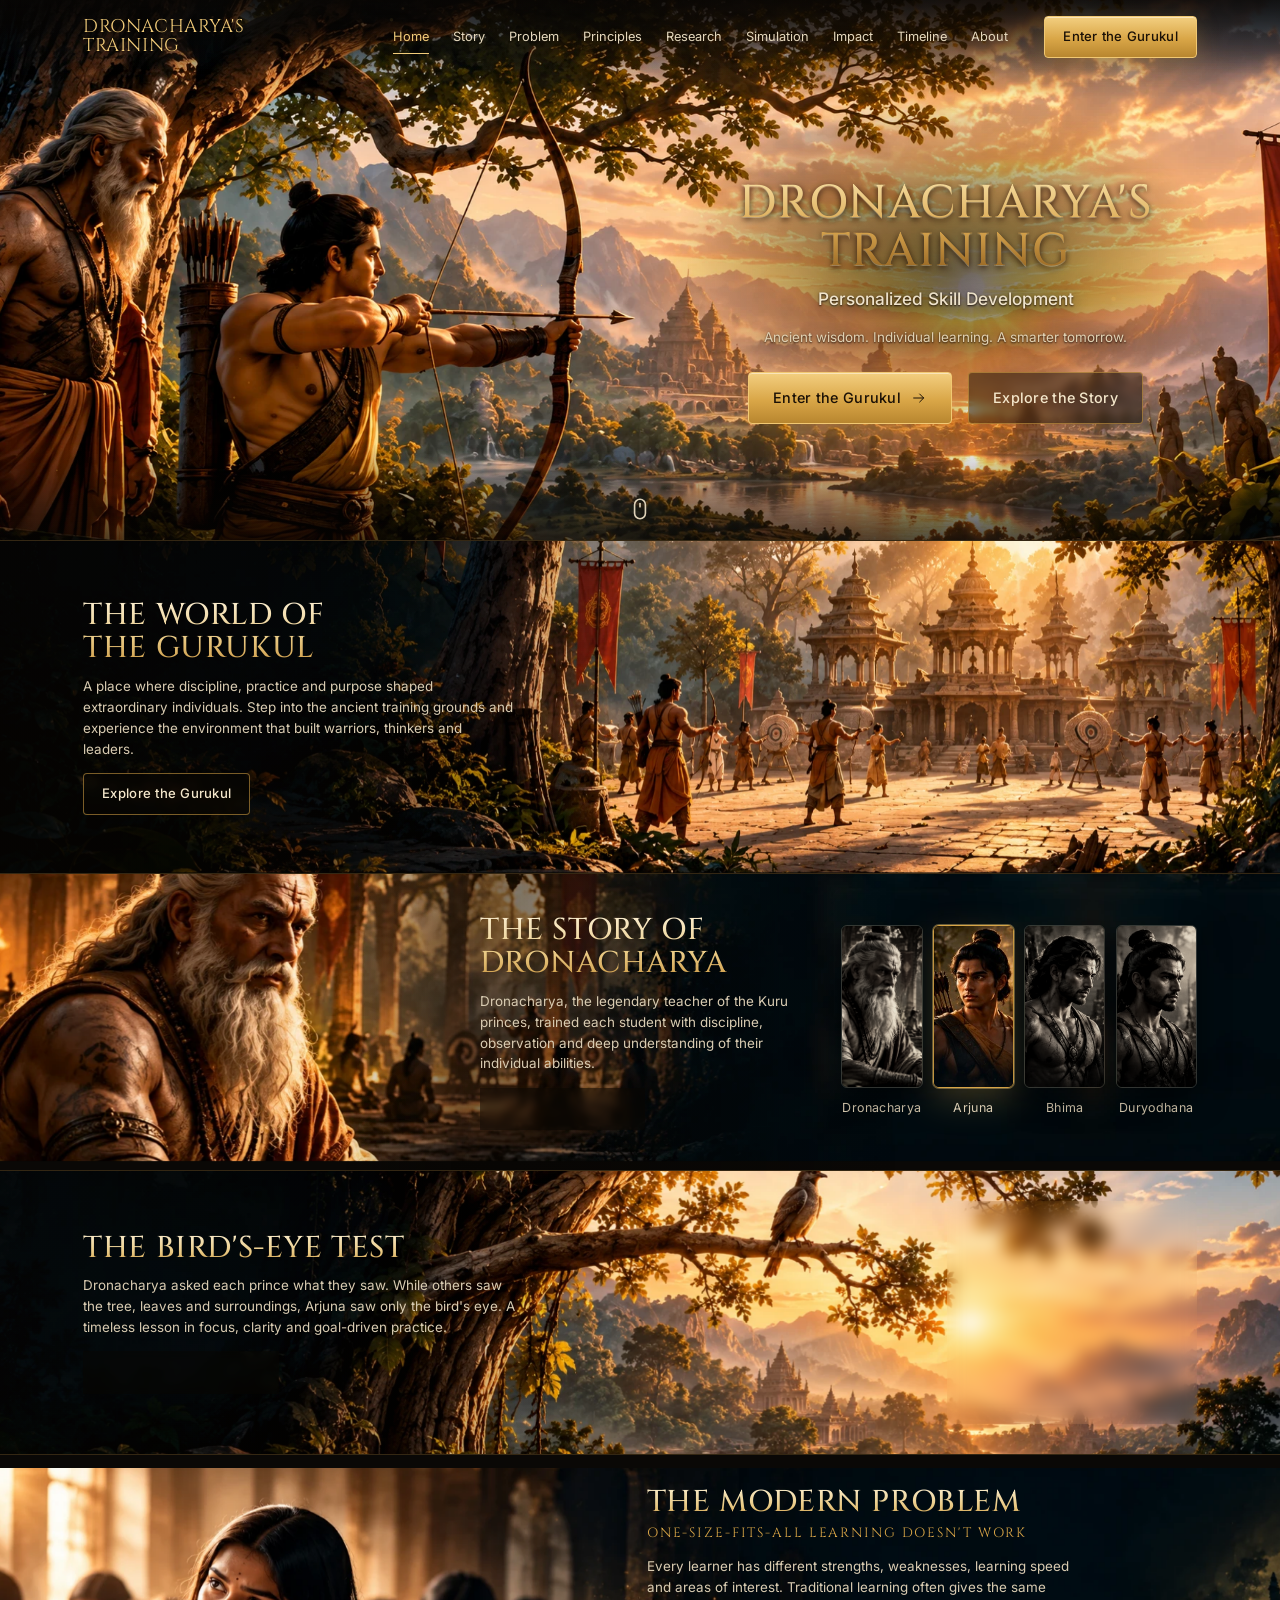
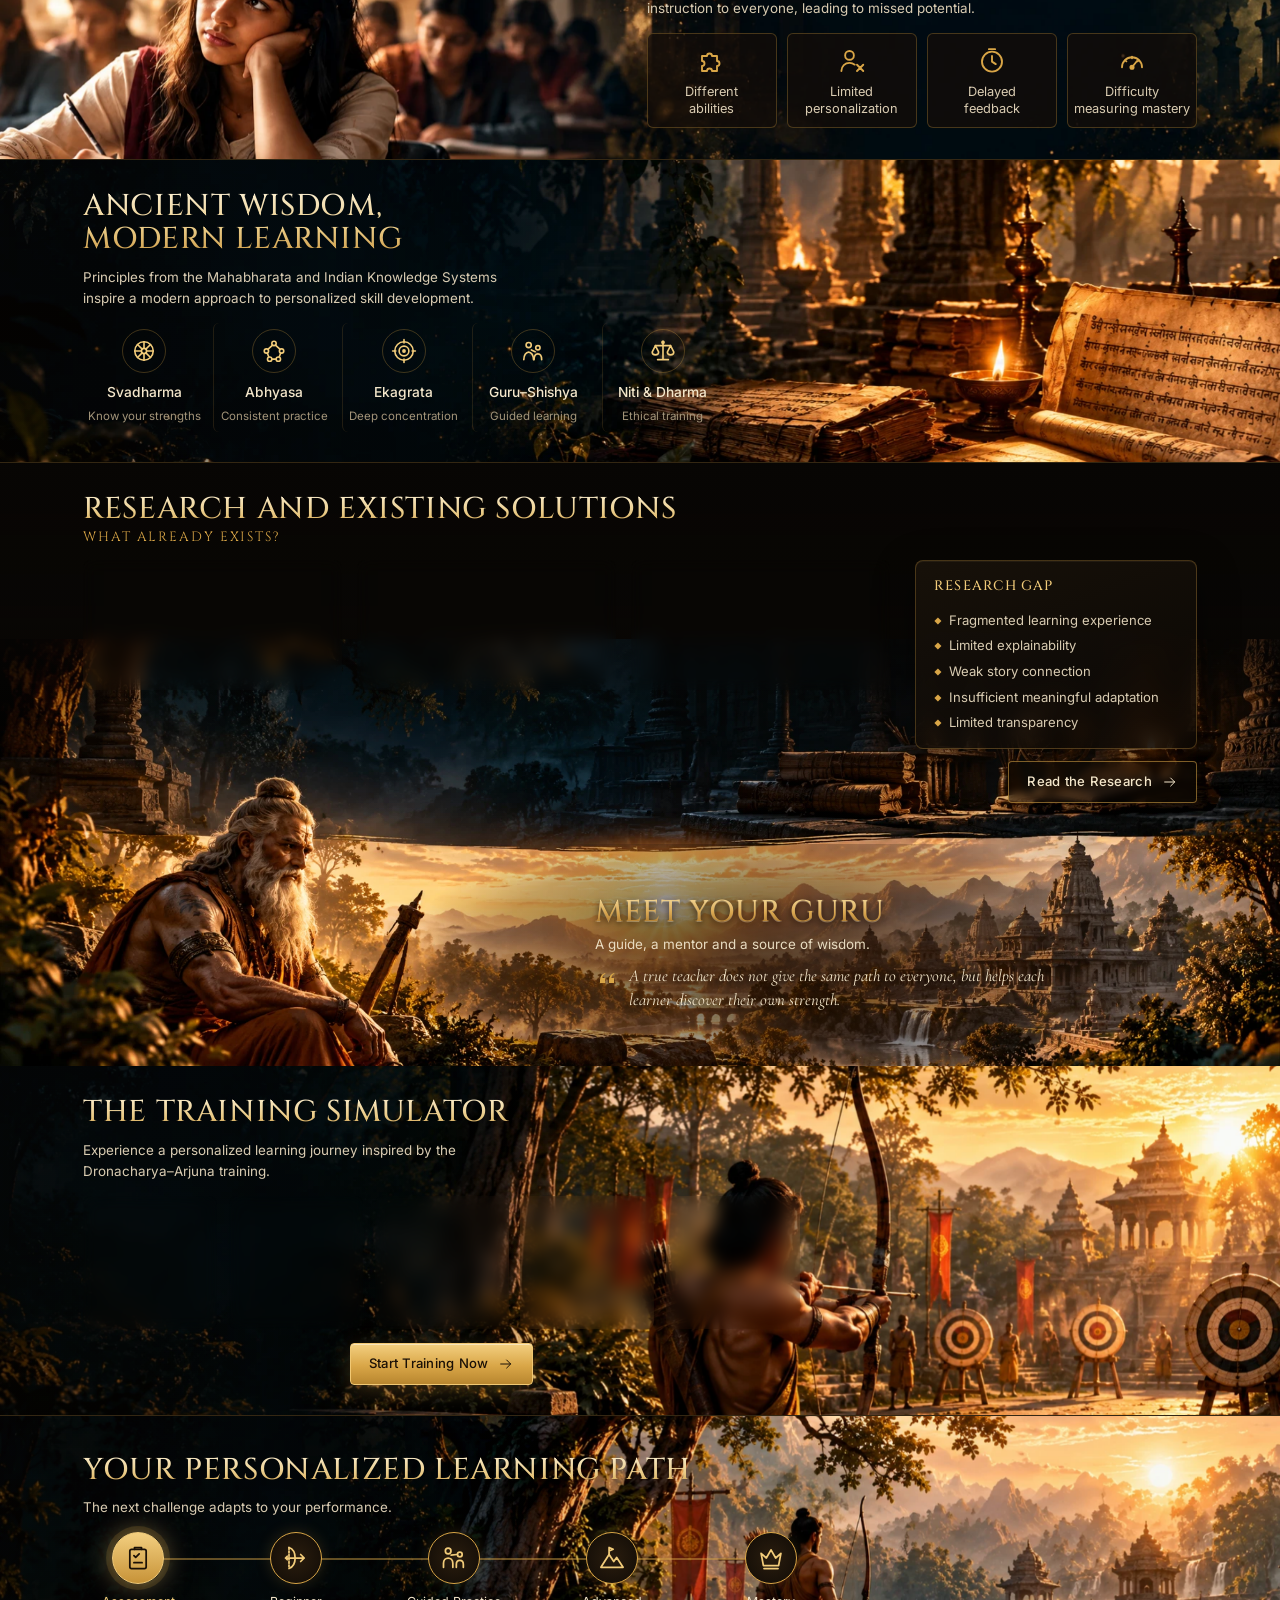
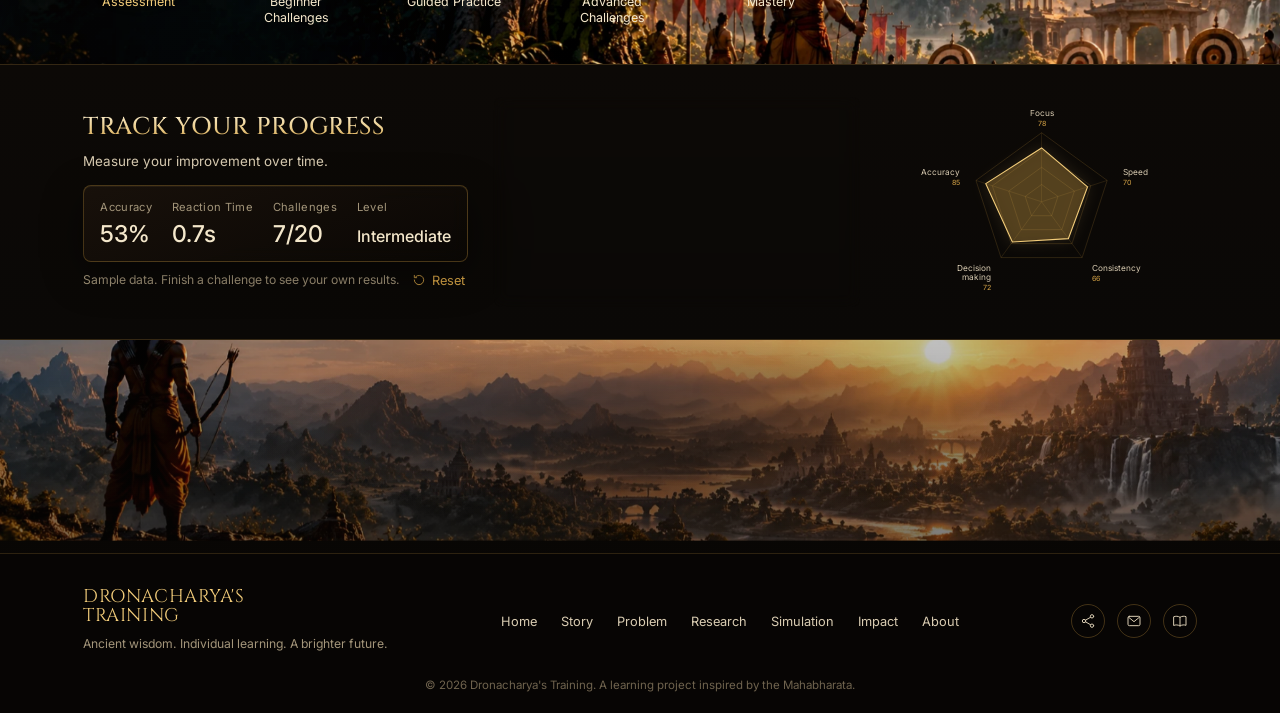
==== index.html @ bdcd05a9 "Dronacharya's Training: complete static website Three pages: the home page (banner layout with the t" ====
<!DOCTYPE html>
<html lang="en">
<head>
  <meta charset="UTF-8">
  <meta name="viewport" content="width=device-width, initial-scale=1.0">
  <title>Dronacharya's Training — Personalized Skill Development</title>
  <meta name="description" content="Ancient wisdom, individual learning. A personalized skill-development simulator inspired by Dronacharya's gurukul.">
  <link rel="icon" type="image/svg+xml" href="assets/favicon.svg">
  <link rel="preconnect" href="https://fonts.googleapis.com">
  <link rel="preconnect" href="https://fonts.gstatic.com" crossorigin>
  <link href="https://fonts.googleapis.com/css2?family=Cinzel:wght@400;500;600;700&family=Cormorant+Garamond:ital,wght@0,500;1,500;1,600&family=Inter:wght@300;400;500;600&family=Tiro+Devanagari+Sanskrit&display=swap" rel="stylesheet">
  <link rel="stylesheet" href="css/style.css">
  <link rel="stylesheet" href="css/home.css">
</head>
<body data-page="home">
  <div class="scroll-progress" aria-hidden="true"></div>

  <!-- ============ NAV ============ -->
  <header class="nav" id="nav">
    <div class="nav-inner">
      <a href="#home" class="brand" aria-label="Dronacharya's Training — home">
        <span class="brand-text"><span>Dronacharya's</span><span class="brand-sub">Training</span></span>
      </a>
      <nav class="nav-links" id="navLinks" aria-label="Primary">
        <a href="#home" data-spy="home">Home</a>
        <a href="#story" data-spy="story">Story</a>
        <a href="#problem" data-spy="problem">Problem</a>
        <a href="#principles" data-spy="principles">Principles</a>
        <a href="#research" data-spy="research">Research</a>
        <a href="#simulator" data-spy="simulator">Simulation</a>
        <a href="#impact" data-spy="impact">Impact</a>
        <a href="parvas.html">Timeline</a>
        <a href="#" data-modal="about">About</a>
        <a href="gurukul.html" class="btn btn-gold btn-sm nav-cta-mobile">Enter the Gurukul</a>
      </nav>
      <a href="gurukul.html" class="btn btn-gold btn-sm nav-cta">Enter the Gurukul</a>
      <button class="nav-toggle" id="navToggle" aria-label="Open menu" aria-expanded="false"><span></span><span></span><span></span></button>
    </div>
  </header>

  <main>
    <!-- 1 · HERO -->
    <section class="bn bn-hero" id="home">
      <div class="bn-bg" data-parallax="0.08" style="background-image:url(assets/img/home/hero.webp)"></div>
      <div class="bn-shade hero-glow"></div>
      <canvas class="embers" aria-hidden="true"></canvas>
      <div class="bn-inner bn-right">
        <div class="bn-copy center-copy">
          <h1 class="hero-title" data-reveal="fade"><span class="line">Dronacharya's</span><span class="line">Training</span></h1>
          <p class="hero-sub" data-reveal style="--d:.25s">Personalized Skill Development</p>
          <p class="hero-tag" data-reveal style="--d:.4s">Ancient wisdom. Individual learning. A smarter tomorrow.</p>
          <div class="btn-row" data-reveal style="--d:.55s">
            <a href="gurukul.html" class="btn btn-gold">Enter the Gurukul <svg class="ic"><use href="#i-arrow"/></svg></a>
            <a href="#story" class="btn btn-outline">Explore the Story</a>
          </div>
        </div>
      </div>
      <a href="#gurukul-world" class="scroll-cue" aria-label="Scroll down"><svg><use href="#i-mouse"/></svg></a>
    </section>

    <!-- 2 · WORLD OF THE GURUKUL -->
    <section class="bn bn-world" id="gurukul-world">
      <div class="bn-bg" data-parallax="0.08" style="background-image:url(assets/img/home/world.webp)"></div>
      <div class="bn-shade left"></div>
      <div class="bn-inner">
        <div class="bn-copy">
          <h2 class="title" data-reveal="left">The World of<br>the Gurukul</h2>
          <p data-reveal style="--d:.12s">A place where discipline, practice and purpose shaped extraordinary individuals. Step into the ancient training grounds and experience the environment that built warriors, thinkers and leaders.</p>
          <a href="gurukul.html" class="btn btn-outline btn-sm" data-reveal style="--d:.24s">Explore the Gurukul</a>
        </div>
      </div>
    </section>

    <!-- 3 · STORY OF DRONACHARYA -->
    <section class="bn bn-story" id="story">
      <div class="bn-bg" data-parallax="0.08" style="background-image:url(assets/img/home/story.webp)"></div>
      <div class="bn-shade-story"></div>
      <div class="bn-inner story-row">
        <div class="bn-copy">
          <h2 class="title" data-reveal>The Story of<br>Dronacharya</h2>
          <p data-reveal style="--d:.12s">Dronacharya, the legendary teacher of the Kuru princes, trained each student with discipline, observation and deep understanding of their individual abilities.</p>
          <button class="btn btn-outline btn-sm" data-modal="story" data-reveal style="--d:.24s">Know the Story <svg class="ic"><use href="#i-arrow"/></svg></button>
        </div>
        <div class="char-row">
          <button class="char-card" data-modal="char-drona" data-reveal="zoom" style="--d:.1s"><img class="char-img" src="assets/img/home/card-drona.jpg" alt=""><span class="char-name">Dronacharya</span></button>
          <button class="char-card featured" data-modal="char-arjuna" data-reveal="zoom" style="--d:.2s"><img class="char-img" src="assets/img/home/card-arjuna.jpg" alt=""><span class="char-name">Arjuna</span></button>
          <button class="char-card" data-modal="char-bhima" data-reveal="zoom" style="--d:.3s"><img class="char-img" src="assets/img/home/card-bhima.jpg" alt=""><span class="char-name">Bhima</span></button>
          <button class="char-card" data-modal="char-duryodhana" data-reveal="zoom" style="--d:.4s"><img class="char-img" src="assets/img/home/card-duryodhana.jpg" alt=""><span class="char-name">Duryodhana</span></button>
        </div>
      </div>
    </section>

    <!-- 4 · BIRD'S-EYE TEST -->
    <section class="bn bn-birds" id="birds-eye">
      <div class="bn-bg" data-parallax="0.08" style="background-image:url(assets/img/home/birds.webp)"></div>
      <div class="bn-shade left soft"></div>
      <div class="bn-inner birds-row">
        <div class="bn-copy">
          <h2 class="title" data-reveal="left">The Bird's-Eye Test</h2>
          <p data-reveal style="--d:.12s">Dronacharya asked each prince what they saw. While others saw the tree, leaves and surroundings, Arjuna saw only the bird's eye. A timeless lesson in focus, clarity and goal-driven practice.</p>
          <button class="btn btn-outline btn-sm" data-arena="focus" data-reveal style="--d:.24s">Experience the Test <svg class="ic"><use href="#i-arrow"/></svg></button>
        </div>
        <form class="quiz-card glass" id="birdQuiz" data-reveal="right" style="--d:.2s">
          <h4>What do you see?</h4>
          <label class="opt"><input type="radio" name="see" value="tree"><span class="dot"></span>The tree</label>
          <label class="opt"><input type="radio" name="see" value="leaves"><span class="dot"></span>The leaves</label>
          <label class="opt"><input type="radio" name="see" value="bird"><span class="dot"></span>The bird</label>
          <label class="opt"><input type="radio" name="see" value="eye"><span class="dot"></span>Only the bird's eye</label>
          <button type="submit" class="btn btn-gold btn-sm btn-block">Reveal Answer</button>
          <div class="quiz-result" id="quizResult" aria-live="polite"></div>
        </form>
      </div>
    </section>

    <!-- 5 · MODERN PROBLEM -->
    <section class="bn bn-problem" id="problem">
      <div class="bn-bg" data-parallax="0.08" style="background-image:url(assets/img/home/problem.webp)"></div>
      <div class="bn-inner bn-right">
        <div class="bn-copy wide">
          <h2 class="title" data-reveal>The Modern Problem</h2>
          <p class="eyebrow" data-reveal style="--d:.08s">One-size-fits-all learning doesn't work</p>
          <p data-reveal style="--d:.16s">Every learner has different strengths, weaknesses, learning speed and areas of interest. Traditional learning often gives the same instruction to everyone, leading to missed potential.</p>
          <div class="mini-cards">
            <button class="mini-card" data-modal="problem-abilities" data-reveal style="--d:.1s"><svg><use href="#i-puzzle"/></svg><span>Different<br>abilities</span></button>
            <button class="mini-card" data-modal="problem-personal" data-reveal style="--d:.2s"><svg><use href="#i-user-x"/></svg><span>Limited<br>personalization</span></button>
            <button class="mini-card" data-modal="problem-feedback" data-reveal style="--d:.3s"><svg><use href="#i-clock"/></svg><span>Delayed<br>feedback</span></button>
            <button class="mini-card" data-modal="problem-difficulty" data-reveal style="--d:.4s"><svg><use href="#i-gauge"/></svg><span>Difficulty<br>measuring mastery</span></button>
          </div>
        </div>
      </div>
    </section>

    <!-- 6 · ANCIENT WISDOM, MODERN LEARNING -->
    <section class="bn bn-principles" id="principles">
      <div class="bn-bg" data-parallax="0.08" style="background-image:url(assets/img/home/principles.webp)"></div>
      <div class="bn-shade left soft"></div>
      <div class="bn-inner">
        <div class="bn-copy wide">
          <h2 class="title" data-reveal="left">Ancient Wisdom,<br>Modern Learning</h2>
          <p data-reveal style="--d:.12s">Principles from the Mahabharata and Indian Knowledge Systems inspire a modern approach to personalized skill development.</p>
          <div class="principle-row">
            <button class="principle" data-modal="p-svadharma" data-reveal style="--d:.05s"><span class="p-ic"><svg><use href="#i-wheel"/></svg></span><strong>Svadharma</strong><small>Know your strengths</small></button>
            <button class="principle" data-modal="p-abhyasa" data-reveal style="--d:.12s"><span class="p-ic"><svg><use href="#i-network"/></svg></span><strong>Abhyasa</strong><small>Consistent practice</small></button>
            <button class="principle" data-modal="p-ekagrata" data-reveal style="--d:.19s"><span class="p-ic"><svg><use href="#i-focus"/></svg></span><strong>Ekagrata</strong><small>Deep concentration</small></button>
            <button class="principle" data-modal="p-guru" data-reveal style="--d:.26s"><span class="p-ic"><svg><use href="#i-guru"/></svg></span><strong>Guru–Shishya</strong><small>Guided learning</small></button>
            <button class="principle" data-modal="p-niti" data-reveal style="--d:.33s"><span class="p-ic"><svg><use href="#i-scales"/></svg></span><strong>Niti &amp; Dharma</strong><small>Ethical training</small></button>
          </div>
        </div>
      </div>
    </section>

    <!-- 7–8 · RESEARCH + MEET YOUR GURU share one artwork (torn edge between them) -->
    <div class="rg-wrap">
    <div class="rg-bg" aria-hidden="true"></div>
    <section class="bn bn-research" id="research">
      <div class="bn-shade research-shade"></div>
      <div class="bn-inner">
        <div class="research-wrap">
          <h2 class="title" data-reveal>Research and Existing Solutions</h2>
          <p class="eyebrow" data-reveal style="--d:.08s">What already exists?</p>
          <div class="research-grid">
            <div class="research-cards">
              <button class="r-card glass" data-modal="r-platforms" data-reveal style="--d:.1s">
                <span class="r-ic"><svg><use href="#i-laptop"/></svg></span>
                <span class="r-body"><strong>Personalized Learning Platforms</strong><small>Examples: Khan Academy, Duolingo</small></span>
              </button>
              <button class="r-card glass" data-modal="r-its" data-reveal style="--d:.2s">
                <span class="r-ic"><svg><use href="#i-brain"/></svg></span>
                <span class="r-body"><strong>Intelligent Tutoring Systems</strong><small>Model learner knowledge and provide targeted feedback</small></span>
              </button>
              <button class="r-card glass" data-modal="r-sim" data-reveal style="--d:.3s">
                <span class="r-ic"><svg><use href="#i-vr"/></svg></span>
                <span class="r-body"><strong>Simulation-based Training</strong><small>Interactive environments with performance feedback</small></span>
              </button>
            </div>
            <div class="gap-col" data-reveal="right" style="--d:.25s">
              <aside class="gap-card glass">
                <h4>Research Gap</h4>
                <ul>
                  <li>Fragmented learning experience</li>
                  <li>Limited explainability</li>
                  <li>Weak story connection</li>
                  <li>Insufficient meaningful adaptation</li>
                  <li>Limited transparency</li>
                </ul>
              </aside>
              <button class="btn btn-outline btn-sm" data-modal="research">Read the Research <svg class="ic"><use href="#i-arrow"/></svg></button>
            </div>
          </div>
        </div>
      </div>
    </section>

    <!-- 8 · MEET YOUR GURU -->
    <section class="bn bn-guru" id="guru">
      <div class="bn-shade guru-shade"></div>
      <div class="bn-inner bn-right">
        <div class="bn-copy">
          <h2 class="title" data-reveal="right">Meet Your Guru</h2>
          <p data-reveal style="--d:.1s">A guide, a mentor and a source of wisdom.</p>
          <a href="gurukul.html#meet-guru" class="guru-quote" data-reveal style="--d:.2s"><svg class="q"><use href="#i-quote"/></svg>A true teacher does not give the same path to everyone, but helps each learner discover their own strength.</a>
        </div>
      </div>
    </section>

    </div>

    <!-- 9 · TRAINING SIMULATOR -->
    <section class="bn bn-sim" id="simulator">
      <div class="bn-bg" data-parallax="0.08" style="background-image:url(assets/img/home/simulator.webp)"></div>
      <div class="bn-shade left soft"></div>
      <div class="bn-inner">
        <div class="bn-copy sim-copy">
          <h2 class="title" data-reveal>The Training Simulator</h2>
          <p data-reveal style="--d:.1s">Experience a personalized learning journey inspired by the Dronacharya–Arjuna training.</p>
          <div class="sim-steps">
            <button class="sim-step glass" data-modal="step-assess" data-reveal style="--d:.05s"><svg><use href="#i-assess"/></svg><strong>1. Assessment</strong><small>Identify your skill level</small></button>
            <button class="sim-step glass" data-modal="step-path" data-reveal style="--d:.12s"><svg><use href="#i-compass"/></svg><strong>2. Personalized Path</strong><small>Challenges based on your performance</small></button>
            <button class="sim-step glass" data-modal="step-train" data-reveal style="--d:.19s"><svg><use href="#i-target"/></svg><strong>3. Interactive Training</strong><small>Archery and focus tasks</small></button>
            <button class="sim-step glass" data-modal="step-feedback" data-reveal style="--d:.26s"><svg><use href="#i-feedback"/></svg><strong>4. Instant Feedback</strong><small>Know your mistakes</small></button>
            <button class="sim-step glass" data-modal="step-track" data-reveal style="--d:.33s"><svg><use href="#i-podium"/></svg><strong>5. Progress Tracking</strong><small>See your growth</small></button>
          </div>
          <div class="center" data-reveal style="--d:.35s"><button class="btn btn-gold btn-sm" data-arena="assessment">Start Training Now <svg class="ic"><use href="#i-arrow"/></svg></button></div>
        </div>
      </div>
    </section>

    <!-- 10 · LEARNING PATH -->
    <section class="bn bn-path" id="path">
      <div class="bn-bg" data-parallax="0.08" style="background-image:url(assets/img/home/path.webp)"></div>
      <div class="bn-shade left soft"></div>
      <div class="bn-inner">
        <div class="bn-copy path-copy">
          <h2 class="title" data-reveal>Your Personalized Learning Path</h2>
          <p data-reveal style="--d:.1s">The next challenge adapts to your performance.</p>
          <div class="path-track" data-reveal style="--d:.2s">
            <div class="path-line"><div class="path-fill" id="pathFill"></div></div>
            <button class="path-node" data-stage="0"><span class="pn-ic"><svg><use href="#i-clipboard"/></svg></span><span class="pn-label">Assessment</span></button>
            <button class="path-node" data-stage="1"><span class="pn-ic"><svg><use href="#i-bow"/></svg></span><span class="pn-label">Beginner<br>Challenges</span></button>
            <button class="path-node" data-stage="2"><span class="pn-ic"><svg><use href="#i-guide"/></svg></span><span class="pn-label">Guided Practice</span></button>
            <button class="path-node" data-stage="3"><span class="pn-ic"><svg><use href="#i-mountain"/></svg></span><span class="pn-label">Advanced<br>Challenges</span></button>
            <button class="path-node" data-stage="4"><span class="pn-ic"><svg><use href="#i-crown"/></svg></span><span class="pn-label">Mastery</span></button>
          </div>
          <div class="path-detail glass" id="pathDetail" aria-live="polite"></div>
        </div>
      </div>
    </section>

    <!-- 11 · TRACK YOUR PROGRESS -->
    <section class="bn bn-progress" id="progress">
      <div class="bn-inner progress-grid">
        <div class="prog-left">
          <h2 class="title" data-reveal>Track Your Progress</h2>
          <p data-reveal style="--d:.08s">Measure your improvement over time.</p>
          <div class="stat-panel glass" data-reveal style="--d:.16s">
            <div class="stat"><span class="stat-label">Accuracy</span><span class="stat-val" id="stAcc">85%</span></div>
            <div class="stat"><span class="stat-label">Reaction Time</span><span class="stat-val" id="stReact">1.2s</span></div>
            <div class="stat"><span class="stat-label">Challenges</span><span class="stat-val" id="stChal">12/20</span></div>
            <div class="stat"><span class="stat-label">Level</span><span class="stat-val small" id="stLevel">Intermediate</span></div>
          </div>
          <div class="prog-note" data-reveal style="--d:.22s"><span id="progSource">Sample data. Finish a challenge to see your own results.</span> <button class="link-btn" id="resetProgress"><svg><use href="#i-reset"/></svg>Reset</button></div>
        </div>
        <div class="chart-card glass" data-reveal style="--d:.15s">
          <h4>Performance over time</h4>
          <svg id="lineChart" viewBox="0 0 420 210" role="img" aria-label="Performance over time chart"></svg>
        </div>
        <div class="radar-card" data-reveal="zoom" style="--d:.25s">
          <svg id="radarChart" viewBox="0 0 320 280" role="img" aria-label="Skill radar chart"></svg>
        </div>
      </div>
    </section>

    <!-- 12 · IMPACT -->
    <section class="bn bn-impact" id="impact">
      <div class="bn-bg" data-parallax="0.08" style="background-image:url(assets/img/home/impact.webp)"></div>
      <div class="bn-shade impact-shade"></div>
      <div class="bn-inner center">
        <h2 class="title sm" data-reveal>A More Personalized Tomorrow</h2>
        <p data-reveal style="--d:.1s">Inspired by ancient wisdom. Designed for modern learners.</p>
        <div class="impact-row">
          <button class="impact-item" data-modal="impact-effective" data-reveal style="--d:.1s"><span class="medal"><svg><use href="#i-spark"/></svg></span><span>More effective<br>learning</span></button>
          <button class="impact-item" data-modal="impact-engagement" data-reveal style="--d:.2s"><span class="medal"><svg><use href="#i-heart"/></svg></span><span>Higher engagement</span></button>
          <button class="impact-item" data-modal="impact-growth" data-reveal style="--d:.3s"><span class="medal"><svg><use href="#i-growth"/></svg></span><span>Measurable growth</span></button>
          <button class="impact-item" data-modal="impact-ethical" data-reveal style="--d:.4s"><span class="medal"><svg><use href="#i-shield"/></svg></span><span>Ethical and responsible<br>use of technology</span></button>
        </div>
      </div>
    </section>
  </main>

  <!-- ============ FOOTER ============ -->
  <footer class="footer home-footer" id="about">
    <div class="bn-inner footer-inner">
      <div class="footer-brand">
        <a href="#home" class="brand"><span class="brand-text"><span>Dronacharya's</span><span class="brand-sub">Training</span></span></a>
        <p>Ancient wisdom. Individual learning. A brighter future.</p>
      </div>
      <nav class="footer-links" aria-label="Footer">
        <a href="#home">Home</a><a href="#story">Story</a><a href="#problem">Problem</a><a href="#research">Research</a><a href="#simulator">Simulation</a><a href="#impact">Impact</a><a href="#" data-modal="about">About</a>
      </nav>
      <div class="socials">
        <button data-share aria-label="Share this page"><svg><use href="#i-share"/></svg></button>
        <button data-modal="contact" aria-label="Contact"><svg><use href="#i-mail"/></svg></button>
        <a href="parvas.html" aria-label="Mahabharata timeline"><svg><use href="#i-book"/></svg></a>
      </div>
    </div>
    <p class="copyright">© <span id="year"></span> Dronacharya's Training. A learning project inspired by the Mahabharata.</p>
  </footer>

  <div class="toast" id="toast" role="status" aria-live="polite"></div>

  <script src="js/icons.js"></script>
  <script src="js/arena.js"></script>
  <script src="js/main.js"></script>
</body>
</html>
---- css/style.css ----
/* =========================================================
   Dronacharya's Training — styles
   ========================================================= */
:root {
  --bg: #0a0806;
  --bg-2: #120d08;
  --panel: rgba(16, 11, 7, 0.72);
  --panel-solid: #15100a;
  --line: rgba(217, 166, 71, 0.28);
  --line-strong: rgba(217, 166, 71, 0.55);
  --gold: #d9a647;
  --gold-2: #f2cc7a;
  --gold-3: #a8782c;
  --cream: #f4e7cb;
  --text: #d9ccb2;
  --muted: #a3957a;
  --red: #8f2b1c;
  --serif: 'Cinzel', 'Trajan Pro', Georgia, serif;
  --body: 'Inter', system-ui, -apple-system, 'Segoe UI', sans-serif;
  --quote: 'Cormorant Garamond', Georgia, serif;
  --deva: 'Tiro Devanagari Sanskrit', 'Noto Serif Devanagari', serif;
  --ease: cubic-bezier(.2, .7, .2, 1);
  --nav-h: 74px;
  color-scheme: dark;
}

*, *::before, *::after { box-sizing: border-box; }
html { scroll-behavior: smooth; scroll-padding-top: calc(var(--nav-h) - 4px); }
body {
  margin: 0;
  background: var(--bg);
  color: var(--text);
  font-family: var(--body);
  font-size: 15px;
  line-height: 1.65;
  -webkit-font-smoothing: antialiased;
  overflow-x: hidden;
}
body.locked { overflow: hidden; }
img { max-width: 100%; display: block; }
a { color: inherit; text-decoration: none; }
button { font: inherit; color: inherit; background: none; border: 0; cursor: pointer; padding: 0; }
svg { flex-shrink: 0; }
:focus-visible { outline: 2px solid var(--gold-2); outline-offset: 3px; border-radius: 4px; }
::selection { background: rgba(217, 166, 71, .35); color: #fff; }

.container { width: min(1200px, 100% - 64px); margin-inline: auto; position: relative; z-index: 3; }
.center { text-align: center; }

/* ---------- type ---------- */
.title {
  font-family: var(--serif);
  font-weight: 500;
  font-size: clamp(1.9rem, 3.2vw, 2.75rem);
  line-height: 1.12;
  letter-spacing: .02em;
  text-transform: uppercase;
  margin: 0 0 18px;
  color: var(--cream);
  background: linear-gradient(180deg, #fbefd2 0%, #e9c983 60%, #c9953f 100%);
  -webkit-background-clip: text; background-clip: text;
  -webkit-text-fill-color: transparent;
  text-shadow: none;
  filter: drop-shadow(0 2px 14px rgba(0, 0, 0, .55));
}
.title.sm { font-size: clamp(1.4rem, 2.3vw, 1.9rem); }
.eyebrow {
  font-family: var(--serif);
  color: var(--gold);
  text-transform: uppercase;
  letter-spacing: .14em;
  font-size: .78rem;
  margin: -8px 0 16px;
}
p { margin: 0 0 22px; max-width: 54ch; color: var(--text); }
.section p { text-shadow: 0 1px 10px rgba(0, 0, 0, .6); }

/* ---------- buttons ---------- */
.btn {
  display: inline-flex; align-items: center; gap: 10px;
  padding: 13px 24px;
  border-radius: 4px;
  font-family: var(--body);
  font-weight: 500;
  font-size: .9rem;
  letter-spacing: .02em;
  transition: transform .3s var(--ease), box-shadow .3s var(--ease), background .3s, color .3s, border-color .3s;
  position: relative; overflow: hidden; isolation: isolate;
  white-space: nowrap;
}
.btn .ic { width: 16px; height: 16px; transition: transform .3s var(--ease); }
.btn:hover .ic { transform: translateX(4px); }
.btn-gold {
  background: linear-gradient(180deg, #f3cf80 0%, #d9a647 55%, #b8862f 100%);
  color: #1a1006;
  box-shadow: 0 6px 22px rgba(217, 166, 71, .25), inset 0 1px 0 rgba(255, 255, 255, .45);
  border: 1px solid #f1c873;
}
.btn-gold::after {
  content: ''; position: absolute; inset: 0; z-index: -1;
  background: linear-gradient(110deg, transparent 30%, rgba(255, 255, 255, .55) 50%, transparent 70%);
  transform: translateX(-120%); transition: transform .8s var(--ease);
}
.btn-gold:hover { transform: translateY(-2px); box-shadow: 0 10px 30px rgba(217, 166, 71, .4), inset 0 1px 0 rgba(255, 255, 255, .5); }
.btn-gold:hover::after { transform: translateX(120%); }
.btn-outline {
  border: 1px solid var(--line-strong);
  background: rgba(10, 7, 4, .45);
  color: var(--cream);
  backdrop-filter: blur(4px);
}
.btn-outline:hover { border-color: var(--gold-2); background: rgba(217, 166, 71, .12); transform: translateY(-2px); }
.btn-sm { padding: 9px 18px; font-size: .82rem; }
.btn-block { width: 100%; justify-content: center; }
.btn-row { display: flex; gap: 16px; flex-wrap: wrap; }
.link-btn { display: inline-flex; align-items: center; gap: 6px; color: var(--gold); font-size: .8rem; }
.link-btn svg { width: 14px; height: 14px; }
.link-btn:hover { color: var(--gold-2); text-decoration: underline; }

.glass {
  background: linear-gradient(160deg, rgba(28, 20, 12, .78), rgba(10, 7, 4, .82));
  border: 1px solid var(--line);
  border-radius: 8px;
  backdrop-filter: blur(8px);
  -webkit-backdrop-filter: blur(8px);
  box-shadow: 0 12px 40px rgba(0, 0, 0, .45), inset 0 1px 0 rgba(255, 220, 150, .06);
}

/* ---------- scroll progress ---------- */
.scroll-progress {
  position: fixed; top: 0; left: 0; height: 2px; width: 100%;
  background: linear-gradient(90deg, var(--gold-3), var(--gold-2));
  transform-origin: 0 50%; transform: scaleX(0);
  z-index: 200;
  box-shadow: 0 0 10px rgba(242, 204, 122, .7);
}

/* ---------- NAV ---------- */
.nav {
  position: fixed; top: 0; left: 0; right: 0; z-index: 100;
  height: var(--nav-h);
  transition: background .4s, box-shadow .4s, height .4s;
}
.nav::before {
  content: ''; position: absolute; inset: 0;
  background: linear-gradient(180deg, rgba(8, 6, 4, .75), rgba(8, 6, 4, 0));
  transition: opacity .4s;
}
.nav.scrolled { background: rgba(10, 7, 4, .88); backdrop-filter: blur(12px); box-shadow: 0 1px 0 var(--line), 0 10px 30px rgba(0, 0, 0, .4); height: 64px; }
.nav.scrolled::before { opacity: 0; }
.nav-inner { position: relative; height: 100%; width: min(1280px, 100% - 48px); margin: 0 auto; display: flex; align-items: center; gap: 28px; }
.brand { display: flex; align-items: center; gap: 10px; color: var(--gold-2); }
.brand-mark { width: 30px; height: 30px; color: var(--gold); }
.brand-text { display: flex; flex-direction: column; font-family: var(--serif); text-transform: uppercase; line-height: 1.05; font-size: .98rem; letter-spacing: .04em; color: var(--gold-2); }
.brand-sub { font-size: .82rem; letter-spacing: .3em; color: var(--gold); display: flex; align-items: center; gap: 6px; }
.brand-sub::before, .brand-sub::after { content: ''; height: 1px; width: 12px; background: var(--gold-3); }
.nav-links { display: flex; gap: 26px; margin-left: auto; }
.nav-links a { font-size: .84rem; color: #e5d8bd; position: relative; padding: 6px 0; transition: color .25s; }
.nav-links a::after {
  content: ''; position: absolute; left: 0; right: 0; bottom: 0; height: 1px;
  background: var(--gold-2); transform: scaleX(0); transition: transform .35s var(--ease);
}
.nav-links a:hover, .nav-links a.active { color: var(--gold-2); }
.nav-links a:hover::after, .nav-links a.active::after { transform: scaleX(1); }
.nav-links .nav-cta-mobile { display: none; }
.nav-cta { margin-left: 8px; }
.nav-toggle { display: none; width: 40px; height: 40px; margin-left: auto; flex-direction: column; justify-content: center; gap: 6px; align-items: center; }
.nav-toggle span { width: 24px; height: 1.5px; background: var(--gold-2); transition: transform .35s var(--ease), opacity .3s; }
.nav-toggle[aria-expanded="true"] span:nth-child(1) { transform: translateY(7.5px) rotate(45deg); }
.nav-toggle[aria-expanded="true"] span:nth-child(2) { opacity: 0; }
.nav-toggle[aria-expanded="true"] span:nth-child(3) { transform: translateY(-7.5px) rotate(-45deg); }

/* ---------- SECTIONS (shared) ---------- */
.section {
  position: relative;
  padding: 110px 0;
  min-height: 560px;
  display: flex; align-items: center;
  overflow: hidden;
  isolation: isolate;
  border-top: 1px solid rgba(217, 166, 71, .14);
}
.section::before {
  /* ornament at top edge */
  content: ''; position: absolute; top: -5px; left: 50%; width: 9px; height: 9px;
  border: 1px solid var(--gold-3); background: var(--bg); transform: translateX(-50%) rotate(45deg); z-index: 6;
}
.section > .container { width: min(1200px, 100% - 64px); }
.sec-bg {
  position: absolute; inset: -14% 0; z-index: -2;
  background-size: cover; background-repeat: no-repeat;
  transform: translate3d(0, var(--py, 0px), 0) scale(var(--sc, 1.12));
  transition: --sc 1.6s var(--ease);
  will-change: transform;
}
.in-view > .sec-bg { --sc: 1; }
.sec-bg.dim { filter: brightness(.3) saturate(.8); }
.sec-bg.dim-right { filter: brightness(.6) saturate(.9); }
.sec-bg.flip { scale: -1 1; }
@property --sc { syntax: '<number>'; inherits: false; initial-value: 1.12; }

.shade-left, .shade-right, .shade-impact { position: absolute; inset: 0; z-index: -1; pointer-events: none; }
.shade-left { background: linear-gradient(90deg, rgba(8, 6, 4, .95) 0%, rgba(8, 6, 4, .78) 32%, rgba(8, 6, 4, .15) 62%, rgba(8, 6, 4, .1) 100%), linear-gradient(0deg, rgba(8, 6, 4, .7), transparent 30%, transparent 75%, rgba(8, 6, 4, .55)); }
.shade-left.soft { background: linear-gradient(90deg, rgba(8, 6, 4, .9) 0%, rgba(8, 6, 4, .55) 35%, rgba(8, 6, 4, 0) 60%), linear-gradient(0deg, rgba(8, 6, 4, .5), transparent 40%); }
.shade-left.strong { background: linear-gradient(90deg, rgba(8, 6, 4, .96) 0%, rgba(8, 6, 4, .85) 45%, rgba(8, 6, 4, .25) 75%, rgba(8, 6, 4, .2) 100%), linear-gradient(0deg, rgba(8, 6, 4, .75), transparent 35%); }
.shade-right { background: linear-gradient(270deg, rgba(8, 6, 4, .95) 0%, rgba(8, 6, 4, .75) 35%, rgba(8, 6, 4, .1) 65%), linear-gradient(0deg, rgba(8, 6, 4, .6), transparent 35%); }
.shade-right.soft { background: linear-gradient(270deg, rgba(8, 6, 4, .92) 0%, rgba(8, 6, 4, .7) 32%, rgba(8, 6, 4, 0) 58%), linear-gradient(0deg, rgba(8, 6, 4, .55), transparent 30%); }
.shade-impact { background: radial-gradient(ellipse 45% 45% at 50% 52%, rgba(8, 6, 4, .6), transparent 80%), linear-gradient(180deg, rgba(8, 6, 4, .6) 0%, rgba(8, 6, 4, .3) 45%, rgba(8, 6, 4, .88) 100%); }
.text-col { max-width: 470px; }
.text-col.wide { max-width: 560px; }

/* ---------- reveal animations ---------- */
[data-reveal] {
  opacity: 0;
  transform: translate3d(0, 38px, 0);
  transition: opacity 1s var(--ease), transform 1s var(--ease), filter 1s var(--ease);
  transition-delay: var(--d, 0s);
}
[data-reveal="left"] { transform: translate3d(-60px, 0, 0); }
[data-reveal="right"] { transform: translate3d(60px, 0, 0); }
[data-reveal="zoom"] { transform: scale(.88); }
[data-reveal="fade"] { transform: none; filter: blur(10px); }
[data-reveal].in { opacity: 1; transform: none; filter: none; }

/* title line stagger for hero */
.hero-title .line { display: block; overflow: hidden; }
.hero-title[data-reveal] .line { transform: translateY(40%); opacity: 0; transition: transform 1.2s var(--ease), opacity 1.2s var(--ease); }
.hero-title[data-reveal] .line:nth-child(2) { transition-delay: .15s; }
.hero-title.in .line { transform: none; opacity: 1; }

/* ---------- HERO ---------- */
.hero {
  position: relative; min-height: 100vh; min-height: 100svh;
  display: flex; align-items: center;
  overflow: hidden; isolation: isolate;
}
.hero .sec-bg { inset: -10% 0; --sc: 1; animation: heroZoom 14s var(--ease) both; }
@keyframes heroZoom { from { scale: 1.15; } to { scale: 1; } }
.hero-shade { position: absolute; inset: 0; z-index: -1;
  background:
    radial-gradient(ellipse 60% 70% at 78% 48%, rgba(8, 6, 4, .78), rgba(8, 6, 4, .1) 70%),
    linear-gradient(180deg, rgba(8, 6, 4, .55) 0%, transparent 25%, transparent 70%, var(--bg) 100%);
}
.hero-shade.center { background:
    radial-gradient(ellipse 50% 40% at 50% 45%, rgba(8, 6, 4, .55), transparent 75%),
    linear-gradient(180deg, rgba(8, 6, 4, .55) 0%, transparent 22%, transparent 65%, var(--bg) 100%); }
.embers { position: absolute; inset: 0; width: 100%; height: 100%; z-index: 0; pointer-events: none; }
.hero-content { padding-top: var(--nav-h); }
.hero-right { display: flex; flex-direction: column; align-items: center; text-align: center; margin-left: auto; margin-right: max(32px, calc((100% - 1200px) / 2)); width: min(560px, 100% - 64px); }
.hero-title {
  font-family: var(--serif); font-weight: 500; text-transform: uppercase;
  font-size: clamp(2.6rem, 5.4vw, 4.6rem); line-height: 1.04; letter-spacing: .03em; margin: 0 0 14px;
  background: linear-gradient(180deg, #fff3d6 10%, #efcf8a 55%, #c4913d 100%);
  -webkit-background-clip: text; background-clip: text; -webkit-text-fill-color: transparent;
  filter: drop-shadow(0 4px 24px rgba(0, 0, 0, .7));
}
.hero-title.big { font-size: clamp(3rem, 6.6vw, 5.6rem); }
.hero-right .btn-row { justify-content: center; }
.hero-sub { font-family: var(--body); font-weight: 500; font-size: clamp(1.05rem, 1.6vw, 1.35rem); color: #f7ebd2; margin: 0 0 8px; text-shadow: 0 2px 12px rgba(0, 0, 0, .7); }
.hero-tag { color: #e2d3b4; margin: 0 auto 30px; text-shadow: 0 2px 12px rgba(0, 0, 0, .8); }
.hero-tag.light { font-size: 1.1rem; color: #f5e8cc; }
.hero-center { text-align: center; display: flex; flex-direction: column; align-items: center; margin-top: -6vh; }
.scroll-cue { position: absolute; left: 50%; bottom: 28px; transform: translateX(-50%); z-index: 4; display: flex; flex-direction: column; align-items: center; gap: 8px; color: var(--cream); font-size: .74rem; letter-spacing: .06em; opacity: .9; }
.scroll-cue svg { width: 26px; height: 26px; color: var(--cream); animation: cue 2s ease-in-out infinite; }
.scroll-cue.labeled::after { content: ''; width: 9px; height: 9px; border: 1px solid var(--gold); transform: rotate(45deg); margin-top: 2px; }
@keyframes cue { 0%, 100% { transform: translateY(0); opacity: 1; } 50% { transform: translateY(7px); opacity: .5; } }

/* gurukul hero: image framed at native aspect so the carved stone text stays aligned */
.cover-frame {
  position: absolute; right: 0; top: 50%; z-index: -2;
  width: max(100vw, 112vh * 1.7474); aspect-ratio: 1536 / 879;
  translate: 0 -50%;
  transform-origin: 90% 50%;
  transform: translate3d(0, var(--py, 0px), 0);
  container-type: inline-size;
  animation: heroZoom 14s var(--ease) both;
}
.cover-frame img { width: 100%; height: 100%; object-fit: cover; }
.stone-text {
  position: absolute; left: 85.2%; top: 33.5%; width: 13.8%; height: 50%;
  display: flex; flex-direction: column; justify-content: space-evenly; align-items: center;
  font-family: var(--deva); font-size: 2.05cqw; line-height: 1; color: rgba(92, 52, 30, .88);
  text-shadow: 0 1px 0 rgba(255, 240, 210, .45), 0 -1px 0 rgba(40, 20, 8, .35);
  transform: rotate(.4deg);
  mix-blend-mode: multiply;
}
.stone-text span { opacity: 0; transform: translateY(8px); transition: opacity 1.2s var(--ease), transform 1.2s var(--ease); }
.in-view .stone-text span { opacity: 1; transform: none; }
.in-view .stone-text span:nth-child(2) { transition-delay: .25s; }
.in-view .stone-text span:nth-child(3) { transition-delay: .5s; }
.in-view .stone-text span:nth-child(4) { transition-delay: .75s; }
.in-view .stone-text span:nth-child(5) { transition-delay: 1s; }

/* ---------- portrait crops (from the supplied scenes) ---------- */
.crop-drona, .crop-arjuna, .crop-bhima, .crop-drona-wide, .crop-drona-big, .crop-drona-face { background-image: url(../assets/img/guru-teaching.jpg); background-repeat: no-repeat; }
.crop-duryo { background-image: url(../assets/img/archery-range.jpg); background-repeat: no-repeat; }
.crop-drona { background-size: 560% auto; background-position: 77% 38%; }
.crop-arjuna { background-size: 760% auto; background-position: 99% 48%; }
.crop-bhima { background-size: 700% auto; background-position: 43% 56%; }
.crop-duryo { background-size: 760% auto; background-position: 90% 82%; }
.crop-drona-face { background-size: 820% auto; background-position: 76.5% 27%; }
.crop-drona-wide { background-size: auto 150%; background-position: 74% 20%; }
.crop-drona-big { background-size: auto 140%; background-position: 73% 22%; }

/* ---------- STORY ---------- */
.story { padding: 90px 0; }
.story-portrait { position: absolute; left: 0; top: 0; bottom: 0; width: 36%; z-index: -1; }
.story-portrait::after { content: ''; position: absolute; inset: 0; background: linear-gradient(90deg, transparent 40%, var(--bg) 98%), linear-gradient(0deg, rgba(8, 6, 4, .6), transparent 30%); }
.story { background: radial-gradient(ellipse at 70% 50%, #1a120a, var(--bg) 70%); }
.story-grid { display: grid; grid-template-columns: .85fr 1.15fr; gap: 44px; align-items: center; padding-left: 27%; }
.char-row { display: grid; grid-template-columns: repeat(4, 1fr); gap: 14px; }
.char-card { display: flex; flex-direction: column; align-items: center; gap: 10px; text-align: center; }
.char-img {
  display: block; width: 100%; aspect-ratio: .72; border-radius: 6px;
  border: 1px solid var(--line);
  filter: grayscale(.85) sepia(.25) contrast(1.05) brightness(.9);
  transition: filter .5s var(--ease), transform .5s var(--ease), border-color .4s, box-shadow .5s;
  box-shadow: 0 10px 30px rgba(0, 0, 0, .5);
}
.char-card.featured .char-img { border-color: var(--gold); filter: grayscale(0) sepia(.1); box-shadow: 0 0 0 1px rgba(242, 204, 122, .4), 0 12px 34px rgba(217, 166, 71, .25); }
.char-card:hover .char-img, .char-card:focus-visible .char-img { filter: none; transform: translateY(-6px); border-color: var(--gold-2); box-shadow: 0 16px 40px rgba(217, 166, 71, .25); }
.char-name { font-size: .78rem; color: var(--text); letter-spacing: .03em; }
.char-card:hover .char-name { color: var(--gold-2); }

/* ---------- BIRD'S EYE ---------- */
.bird-scene { position: absolute; right: 15%; top: 52%; width: min(820px, 60vw); transform: translateY(-50%); z-index: 0; pointer-events: none; overflow: visible; }
.bird-scene .bird { transform-origin: 262px 200px; animation: perch 5s ease-in-out infinite; }
@keyframes perch { 0%, 100% { transform: rotate(0); } 50% { transform: rotate(-1.5deg); } }
.bird-scene .eye-glow { animation: glow 2.4s ease-in-out infinite; }
@keyframes glow { 0%, 100% { opacity: .5; } 50% { opacity: 1; } }
.reticle { fill: none; stroke: var(--gold-2); stroke-width: 1.2; opacity: 0; }
.reticle .r1 { stroke-dasharray: 4 6; }
.in-view .reticle { animation: reticle 3.2s var(--ease) .6s forwards; }
.in-view .reticle .r1 { animation: spin 18s linear infinite; transform-origin: 0 0; }
@keyframes reticle { 0% { opacity: 0; transform: translate(304px, 151px) scale(2.6); } 60% { opacity: .9; } 100% { opacity: .75; transform: translate(304px, 151px) scale(1); } }
@keyframes spin { to { transform: rotate(360deg); } }
.birds-grid { display: flex; justify-content: space-between; align-items: center; gap: 40px; }
.birds .text-col { max-width: 400px; }
.quiz-card { width: 270px; padding: 20px 20px 18px; flex-shrink: 0; }
.quiz-card h4 { margin: 0 0 12px; text-align: center; font-weight: 500; color: var(--cream); font-size: .95rem; }
.opt { display: flex; align-items: center; gap: 10px; padding: 6px 8px; margin: 0 -8px; font-size: .86rem; cursor: pointer; border-radius: 4px; transition: background .25s, color .25s; }
.opt:hover { background: rgba(217, 166, 71, .08); color: var(--cream); }
.opt input { position: absolute; opacity: 0; pointer-events: none; }
.opt .dot { width: 13px; height: 13px; border-radius: 50%; border: 1px solid var(--muted); position: relative; transition: border-color .25s; }
.opt .dot::after { content: ''; position: absolute; inset: 2.5px; border-radius: 50%; background: var(--gold-2); transform: scale(0); transition: transform .25s var(--ease); }
.opt input:checked + .dot { border-color: var(--gold-2); }
.opt input:checked + .dot::after { transform: scale(1); }
.opt input:focus-visible + .dot { outline: 2px solid var(--gold-2); outline-offset: 2px; }
.opt.correct { color: #f5dc9d; background: rgba(217, 166, 71, .14); }
.opt.wrong { color: #d79a8c; text-decoration: line-through; text-decoration-color: rgba(215, 154, 140, .5); }
.quiz-card .btn { margin-top: 14px; }
.quiz-result { font-size: .82rem; line-height: 1.5; color: var(--cream); max-height: 0; overflow: hidden; transition: max-height .6s var(--ease), margin .4s; }
.quiz-result.show { max-height: 220px; margin-top: 14px; }
.quiz-result .link-btn { margin-top: 8px; }

/* ---------- PROBLEM ---------- */
.problem { background: linear-gradient(90deg, #0d0a07, #0a0806); padding: 80px 0; }
.problem-visual { position: absolute; left: 0; top: 0; bottom: 0; width: 46%; z-index: -1; display: flex; flex-direction: column; align-items: center; justify-content: center; overflow: hidden; }
.pv-bg { position: absolute; inset: 0; background: url(../assets/img/guru-teaching.jpg) 30% 50% / cover; filter: sepia(.6) brightness(.32) blur(1.5px); }
.problem-visual::after { content: ''; position: absolute; inset: 0; background: linear-gradient(90deg, transparent 50%, #0b0906 98%); }
.classroom { position: relative; z-index: 1; width: 82%; max-width: 480px; }
.pv-caption { position: relative; z-index: 1; font-family: var(--quote); font-style: italic; font-size: 1.15rem; color: var(--muted); margin: 6px 0 0; text-align: center; }
.pv-caption em { color: var(--gold-2); }
.student .body, .student .head { fill: #4a4134; transition: fill .6s; }
.student.unique .body, .student.unique .head { fill: var(--gold); }
.student.unique { filter: drop-shadow(0 0 8px rgba(242, 204, 122, .8)); }
.in-view .student.unique { animation: pulse 2.4s ease-in-out infinite; }
@keyframes pulse { 0%, 100% { opacity: 1; } 50% { opacity: .65; } }
.student .desk { fill: #2c241a; }
.problem-grid { display: flex; justify-content: flex-end; }
.problem-text { width: 54%; }
.mini-cards { display: grid; grid-template-columns: repeat(4, 1fr); gap: 12px; margin-top: 6px; }
.mini-card {
  display: flex; flex-direction: column; align-items: center; gap: 10px; text-align: center;
  padding: 18px 8px 14px; border: 1px solid var(--line); border-radius: 6px;
  background: rgba(20, 14, 9, .7); font-size: .76rem; line-height: 1.35; color: var(--text);
  transition: transform .35s var(--ease), border-color .35s, background .35s;
}
.mini-card svg { width: 30px; height: 30px; color: var(--gold); transition: transform .4s var(--ease); }
.mini-card:hover { transform: translateY(-5px); border-color: var(--gold-2); background: rgba(40, 28, 14, .8); }
.mini-card:hover svg { transform: scale(1.12); }

/* ---------- PRINCIPLES ---------- */
.principles { background: radial-gradient(ellipse at 80% 50%, #2a1a0c 0%, #120c07 50%, var(--bg) 100%); padding: 80px 0; }
.principles-text { max-width: 640px; }
.principle-row { display: grid; grid-template-columns: repeat(5, 1fr); gap: 8px; margin-top: 8px; }
.principle { display: flex; flex-direction: column; align-items: center; text-align: center; gap: 4px; padding: 10px 4px; border-radius: 6px; transition: background .3s; }
.principle + .principle { border-left: 1px solid rgba(217, 166, 71, .14); }
.p-ic { width: 52px; height: 52px; border-radius: 50%; display: grid; place-items: center; color: var(--gold-2); margin-bottom: 8px; position: relative; }
.p-ic::before { content: ''; position: absolute; inset: 0; border-radius: 50%; border: 1px solid var(--line); transition: transform .5s var(--ease), border-color .4s; }
.p-ic svg { width: 30px; height: 30px; }
.principle strong { font-weight: 500; font-size: .86rem; color: var(--cream); }
.principle small { font-size: .72rem; color: var(--muted); }
.principle:hover { background: rgba(217, 166, 71, .07); }
.principle:hover .p-ic::before { transform: scale(1.15) rotate(45deg); border-color: var(--gold-2); border-radius: 8px; }
.manuscript { position: absolute; right: -2%; top: 50%; width: 46%; height: 82%; transform: translateY(calc(-50% + var(--py, 0px))); z-index: 0; perspective: 900px; }
.leaf {
  position: absolute; right: 4%; width: 92%; height: 24%;
  border-radius: 14px / 40%;
  background:
    repeating-linear-gradient(90deg, rgba(90, 55, 20, .08) 0 2px, transparent 2px 9px),
    linear-gradient(180deg, #e3c48c 0%, #cfa766 40%, #b78a4b 100%);
  box-shadow: 0 14px 30px rgba(0, 0, 0, .55), inset 0 0 18px rgba(80, 45, 15, .45);
  display: flex; flex-direction: column; justify-content: center; gap: 4px;
  padding: 0 9% 0 13%; font-family: var(--deva); color: #3d200d; font-size: clamp(.7rem, 1.1vw, 1rem); line-height: 1.3; white-space: nowrap; overflow: hidden;
}
.leaf span { opacity: .85; }
.leaf i { position: absolute; top: 50%; width: 8px; height: 8px; border-radius: 50%; background: #3a2412; box-shadow: inset 0 1px 2px #000; }
.leaf i:first-of-type { left: 6%; } .leaf i:last-of-type { right: 4%; }
.leaf.l1 { top: 6%; transform: rotateX(18deg) rotateZ(-6deg); }
.leaf.l2 { top: 34%; right: 8%; transform: rotateX(18deg) rotateZ(-3deg); }
.leaf.l3 { top: 62%; right: 2%; transform: rotateX(18deg) rotateZ(-8deg); filter: brightness(.85); }
.manuscript::after { content: ''; position: absolute; inset: -10%; background: radial-gradient(closest-side at 50% 45%, rgba(255, 190, 90, .14), transparent); pointer-events: none; }

/* ---------- RESEARCH ---------- */
.research { padding: 90px 0; }
.research-grid { display: grid; grid-template-columns: 1fr 300px; gap: 28px; align-items: start; }
.research-cards { display: grid; grid-template-columns: repeat(3, 1fr); gap: 14px; }
.r-card { display: flex; gap: 14px; text-align: left; padding: 20px 18px; transition: transform .35s var(--ease), border-color .35s; }
.r-card:hover { transform: translateY(-6px); border-color: var(--gold-2); }
.r-ic { width: 54px; height: 54px; border-radius: 8px; display: grid; place-items: center; flex-shrink: 0; background: radial-gradient(circle at 30% 30%, #3b2a16, #140e08); border: 1px solid var(--line); color: var(--gold-2); }
.r-ic svg { width: 30px; height: 30px; }
.r-body { display: flex; flex-direction: column; gap: 8px; }
.r-body strong { font-weight: 500; color: var(--cream); font-size: .9rem; line-height: 1.35; }
.r-body small { color: var(--muted); font-size: .76rem; line-height: 1.45; }
.gap-card { padding: 20px 22px; }
.gap-card h4 { margin: 0 0 12px; font-family: var(--serif); font-weight: 500; color: var(--gold-2); text-transform: uppercase; letter-spacing: .08em; font-size: .86rem; }
.gap-card ul { list-style: none; margin: 0; padding: 0; display: grid; gap: 7px; }
.gap-card li { font-size: .82rem; display: flex; gap: 10px; align-items: baseline; }
.gap-card li::before { content: ''; width: 5px; height: 5px; background: var(--gold); transform: rotate(45deg) translateY(-2px); flex-shrink: 0; }
.research-cta { display: flex; justify-content: flex-end; margin-top: 22px; }

/* ---------- GURU BANNER ---------- */
.guru-banner { min-height: 520px; }
.guru-banner .container { display: flex; justify-content: flex-end; }
.guru-text { max-width: 440px; }
blockquote { margin: 0 0 24px; font-family: var(--quote); font-style: italic; font-size: 1.3rem; line-height: 1.45; color: var(--cream); position: relative; padding-left: 34px; }
blockquote .q { position: absolute; left: 0; top: 2px; width: 24px; height: 24px; color: var(--gold); }

/* ---------- SIMULATOR ---------- */
.sim-steps { display: grid; grid-template-columns: repeat(5, 1fr); gap: 12px; margin: 10px 0 30px; max-width: 760px; }
.sim-step { display: flex; flex-direction: column; align-items: center; text-align: center; gap: 6px; padding: 18px 10px 16px; transition: transform .35s var(--ease), border-color .35s; }
.sim-step svg { width: 34px; height: 34px; color: var(--gold-2); margin-bottom: 4px; }
.sim-step strong { font-weight: 500; font-size: .78rem; color: var(--cream); }
.sim-step small { font-size: .7rem; color: var(--muted); line-height: 1.35; }
.sim-step:hover { transform: translateY(-6px); border-color: var(--gold-2); }
.simulator .center { max-width: 760px; }

/* ---------- PATH ---------- */
.path-sec { min-height: 500px; background: var(--bg); }
.path-track { position: relative; display: flex; justify-content: space-between; max-width: 820px; margin: 34px 0 26px; }
.path-line { position: absolute; left: 34px; right: 34px; top: 30px; height: 2px; background: rgba(217, 166, 71, .2); }
.path-fill { height: 100%; width: 0; background: linear-gradient(90deg, var(--gold-3), var(--gold-2)); box-shadow: 0 0 10px rgba(242, 204, 122, .6); transition: width 1.6s var(--ease); }
.path-node { position: relative; z-index: 1; display: flex; flex-direction: column; align-items: center; gap: 10px; width: 110px; text-align: center; }
.pn-ic { width: 60px; height: 60px; border-radius: 50%; display: grid; place-items: center; background: #120d08; border: 1.5px solid rgba(217, 166, 71, .35); color: var(--muted); transition: all .45s var(--ease); }
.pn-ic svg { width: 28px; height: 28px; }
.pn-label { font-size: .78rem; line-height: 1.3; color: var(--muted); transition: color .3s; }
.path-node.done .pn-ic { border-color: var(--gold); color: var(--gold-2); background: radial-gradient(circle, #3a2914, #140e08); }
.path-node.current .pn-ic { border-color: var(--gold-2); color: #1a1006; background: linear-gradient(180deg, #f3cf80, #c79338); box-shadow: 0 0 0 6px rgba(217, 166, 71, .15), 0 0 28px rgba(242, 204, 122, .5); animation: nodePulse 2.4s ease-in-out infinite; }
@keyframes nodePulse { 50% { box-shadow: 0 0 0 10px rgba(217, 166, 71, .06), 0 0 36px rgba(242, 204, 122, .6); } }
.path-node.done .pn-label, .path-node.current .pn-label { color: var(--cream); }
.path-node.selected .pn-label { color: var(--gold-2); }
.path-node:hover .pn-ic { transform: translateY(-4px) scale(1.06); border-color: var(--gold-2); }
.path-detail { max-width: 820px; padding: 18px 22px; display: flex; gap: 20px; align-items: center; justify-content: space-between; flex-wrap: wrap; }
.path-detail h4 { margin: 0 0 4px; font-family: var(--serif); font-weight: 500; color: var(--gold-2); font-size: 1rem; }
.path-detail p { margin: 0; font-size: .86rem; max-width: 60ch; }
.path-detail .tag { display: inline-block; font-size: .68rem; text-transform: uppercase; letter-spacing: .1em; padding: 2px 8px; border-radius: 20px; border: 1px solid var(--line); color: var(--gold); margin-left: 8px; vertical-align: middle; font-family: var(--body); }

/* ---------- PROGRESS ---------- */
.progress-sec { background: linear-gradient(180deg, #0c0906, #0a0806); padding: 80px 0; min-height: 440px; }
.progress-grid { display: grid; grid-template-columns: 1.05fr 1fr .85fr; gap: 26px; align-items: center; }
.stat-panel { display: grid; grid-template-columns: repeat(4, auto); gap: 18px; padding: 18px 20px; justify-content: space-between; }
.stat { display: flex; flex-direction: column; gap: 4px; }
.stat-label { font-size: .7rem; color: var(--muted); letter-spacing: .03em; }
.stat-val { font-family: var(--body); font-weight: 500; font-size: 1.45rem; color: var(--cream); line-height: 1.2; }
.stat-val.small { font-size: 1rem; padding-top: 6px; }
.prog-note { margin-top: 14px; font-size: .76rem; color: var(--muted); display: flex; gap: 12px; align-items: center; flex-wrap: wrap; }
.prog-note.live #progSource { color: var(--gold); }
.chart-card { padding: 16px 18px 8px; }
.chart-card h4 { margin: 0 0 4px; font-weight: 500; font-size: .84rem; color: var(--cream); }
#lineChart { width: 100%; height: auto; overflow: visible; }
#lineChart .grid { stroke: rgba(217, 166, 71, .1); }
#lineChart .axis { fill: var(--muted); font-size: 10px; font-family: var(--body); }
#lineChart .line { fill: none; stroke: var(--gold-2); stroke-width: 2; stroke-linejoin: round; filter: drop-shadow(0 0 4px rgba(242, 204, 122, .6)); }
#lineChart .area { fill: url(#areaG); }
#lineChart .pt { fill: #1a1006; stroke: var(--gold-2); stroke-width: 2; transition: r .2s; cursor: pointer; }
#lineChart .pt:hover { r: 6; }
#lineChart .tip { font-size: 10px; fill: var(--cream); font-family: var(--body); pointer-events: none; }
.radar-card svg { width: 100%; height: auto; overflow: visible; }
.radar-card .ring { fill: none; stroke: rgba(217, 166, 71, .22); }
.radar-card .spoke { stroke: rgba(217, 166, 71, .18); }
.radar-card .shape { fill: rgba(217, 166, 71, .28); stroke: var(--gold-2); stroke-width: 1.5; filter: drop-shadow(0 0 10px rgba(242, 204, 122, .35)); transform-origin: 160px 145px; transform: scale(0); transition: transform 1.4s var(--ease) .3s; }
.in .shape, .radar-card.in .shape { transform: scale(1); }
.radar-card .lbl { fill: var(--text); font-size: 11px; font-family: var(--body); }
.radar-card .val { fill: var(--gold); font-size: 9.5px; font-family: var(--body); }

/* ---------- IMPACT ---------- */
.impact { min-height: 440px; padding: 90px 0 80px; }
.impact .title { margin-bottom: 6px; }
.impact p { margin-inline: auto; color: var(--cream); }
.impact-row { display: flex; justify-content: center; gap: clamp(20px, 6vw, 80px); flex-wrap: wrap; margin-top: 18px; }
.impact-item { display: flex; flex-direction: column; align-items: center; gap: 10px; font-size: .78rem; color: var(--cream); text-shadow: 0 1px 8px rgba(0, 0, 0, .8); width: 140px; }
.medal { width: 54px; height: 54px; border-radius: 50%; display: grid; place-items: center; color: #3a2408; background: radial-gradient(circle at 35% 30%, #ffe3a0, #d9a647 55%, #8f6220 100%); box-shadow: 0 0 0 3px rgba(20, 12, 4, .6), 0 0 0 4px rgba(242, 204, 122, .6), 0 8px 24px rgba(0, 0, 0, .5); transition: transform .45s var(--ease), box-shadow .45s; }
.medal svg { width: 26px; height: 26px; }
.impact-item:hover .medal { transform: translateY(-6px) rotate(8deg); box-shadow: 0 0 0 3px rgba(20, 12, 4, .6), 0 0 0 4px var(--gold-2), 0 0 30px rgba(242, 204, 122, .5); }

/* ---------- GURUKUL PAGE ---------- */
.welcome .container { display: flex; flex-direction: column; gap: 70px; }
.feature-row { display: grid; grid-template-columns: repeat(4, 1fr); gap: 20px; }
.feature { display: flex; flex-direction: column; align-items: center; text-align: center; gap: 6px; padding: 16px 10px; border-radius: 8px; transition: background .35s, transform .35s var(--ease); }
.f-ic { width: 66px; height: 66px; border-radius: 50%; display: grid; place-items: center; color: var(--gold-2); border: 1.5px solid var(--gold); background: rgba(10, 7, 4, .55); margin-bottom: 8px; box-shadow: 0 0 22px rgba(217, 166, 71, .15); transition: transform .45s var(--ease), box-shadow .45s; }
.f-ic svg { width: 32px; height: 32px; }
.feature strong { font-weight: 500; color: var(--gold-2); font-size: .95rem; }
.feature small { font-size: .78rem; color: var(--text); max-width: 22ch; }
.feature:hover { background: rgba(10, 7, 4, .45); transform: translateY(-4px); }
.feature:hover .f-ic { transform: scale(1.08); box-shadow: 0 0 34px rgba(242, 204, 122, .35); }
.feature.orient { background: rgba(217, 166, 71, .1); box-shadow: inset 0 0 0 1px var(--gold); }

.environment .container { display: flex; flex-direction: column; gap: 60px; }
.env-bgs { position: absolute; inset: -12% 0; z-index: -2; transform: translate3d(0, var(--py, 0px), 0); }
.env-bg { position: absolute; inset: 0; background-size: cover; opacity: 0; transform: scale(1.08); transition: opacity 1.2s var(--ease), transform 6s var(--ease); }
.env-bg.active { opacity: 1; transform: scale(1); }
.env-caption { font-family: var(--serif); color: var(--gold); letter-spacing: .12em; text-transform: uppercase; font-size: .78rem; margin-top: -8px; display: flex; align-items: center; gap: 10px; }
.env-caption::before { content: ''; width: 26px; height: 1px; background: var(--gold); }
.carousel { display: flex; align-items: center; gap: 16px; }
.car-arrow { width: 36px; height: 36px; border-radius: 50%; border: 1px solid var(--line-strong); display: grid; place-items: center; color: var(--cream); background: rgba(10, 7, 4, .55); flex-shrink: 0; transition: border-color .3s, background .3s, transform .3s; }
.car-arrow svg { width: 16px; height: 16px; }
.car-arrow:hover { border-color: var(--gold-2); background: rgba(217, 166, 71, .15); transform: scale(1.08); }
.thumbs { display: grid; grid-template-columns: repeat(5, 1fr); gap: 14px; flex: 1; }
.thumb { aspect-ratio: 16 / 9.5; border-radius: 4px; border: 1px solid var(--line); background-size: cover; position: relative; overflow: hidden; opacity: .7; transition: opacity .35s, border-color .35s, transform .35s var(--ease), box-shadow .35s; }
.thumb span { position: absolute; left: 0; right: 0; bottom: 0; padding: 14px 8px 6px; font-size: .68rem; text-align: left; background: linear-gradient(transparent, rgba(0, 0, 0, .8)); color: var(--cream); opacity: 0; transform: translateY(6px); transition: opacity .3s, transform .3s; }
.thumb:hover { opacity: 1; transform: translateY(-3px); }
.thumb:hover span, .thumb.active span { opacity: 1; transform: none; }
.thumb.active { opacity: 1; border: 1.5px solid var(--gold-2); box-shadow: 0 0 20px rgba(242, 204, 122, .3); }

.meet-guru { min-height: 620px; }
.mg-portrait { position: absolute; left: 0; top: 0; bottom: 0; width: 52%; z-index: -1; }
.mg-portrait::after { content: ''; position: absolute; inset: 0; background: linear-gradient(90deg, transparent 50%, #120c07 97%), linear-gradient(0deg, rgba(8, 6, 4, .5), transparent 25%); }
.meet-guru .container { display: flex; justify-content: flex-end; }
.mg-text { width: min(480px, 46%); }
.quote-card { padding: 20px 22px 14px; margin-bottom: 22px; }
.quote-card blockquote { margin: 0 0 10px; font-size: 1.15rem; min-height: 3.4em; }
.quote-card blockquote span { display: inline-block; transition: opacity .4s, transform .4s var(--ease); }
.quote-card blockquote span.swap { opacity: 0; transform: translateY(8px); }
.quote-foot { display: flex; justify-content: space-between; align-items: center; border-top: 1px solid rgba(217, 166, 71, .14); padding-top: 10px; }
.quote-foot cite { font-style: normal; font-size: .8rem; color: var(--muted); }
.quote-foot cite::before { content: '— '; }
.quote-next { width: 34px; height: 24px; color: var(--gold); display: grid; place-items: center; transition: transform .3s; }
.quote-next svg { width: 18px; height: 18px; }
.quote-next:hover { transform: translateX(4px); color: var(--gold-2); }

.value-row { display: grid; grid-template-columns: repeat(5, minmax(0, 130px)); gap: 16px; margin-top: 8px; }
.value-card {
  display: flex; flex-direction: column; align-items: center; text-align: center; gap: 4px;
  padding: 22px 10px 18px; border-radius: 8px;
  background: linear-gradient(180deg, rgba(40, 28, 16, .82), rgba(14, 10, 6, .88));
  border: 1px solid var(--line);
  box-shadow: 0 14px 34px rgba(0, 0, 0, .5), inset 0 1px 0 rgba(255, 220, 150, .08);
  transition: transform .45s var(--ease), border-color .35s, box-shadow .45s;
}
.value-card svg { width: 38px; height: 38px; color: var(--gold-2); margin-bottom: 8px; }
.value-card strong { font-weight: 500; font-size: .9rem; color: var(--cream); }
.value-card small { font-size: .74rem; color: var(--muted); line-height: 1.35; }
.value-card:hover { transform: translateY(-8px) rotateX(6deg); border-color: var(--gold-2); box-shadow: 0 20px 40px rgba(0, 0, 0, .6), 0 0 26px rgba(217, 166, 71, .2); }

/* keep the archer scene close to its native 16:9 so the archer, bow and targets stay in frame */
.ready { min-height: clamp(560px, 50vw, 900px); }
.ready .sec-bg { inset: -5% 0; background-position: 58% 85%; }
.journey { min-height: 600px; align-items: flex-start; padding-top: 80px; }
.journey .shade-impact { background: radial-gradient(ellipse 34% 30% at 50% 24%, rgba(20, 10, 2, .55), transparent 80%), linear-gradient(180deg, rgba(8, 6, 4, .35) 0%, transparent 30%, transparent 70%, rgba(8, 6, 4, .75) 100%); }
.journey .title { margin-bottom: 18px; }
.journey-quote { display: inline-block; text-align: left; font-size: 1.15rem; max-width: 30ch; }
.ornament { display: flex; align-items: center; justify-content: center; gap: 10px; margin-top: 10px; }
.ornament span { width: 70px; height: 1px; background: linear-gradient(90deg, transparent, var(--gold)); }
.ornament span:last-child { transform: scaleX(-1); }
.ornament i { width: 8px; height: 8px; border: 1px solid var(--gold); transform: rotate(45deg); }

/* ---------- FOOTER ---------- */
.footer { background: #070504; border-top: 1px solid rgba(217, 166, 71, .18); padding: 34px 0 18px; }
.footer-inner { display: flex; align-items: center; justify-content: space-between; gap: 30px; flex-wrap: wrap; }
.footer-brand p { margin: 8px 0 0; font-size: .76rem; color: var(--muted); }
.footer-links { display: flex; gap: 24px; flex-wrap: wrap; }
.footer-links a { font-size: .8rem; color: var(--text); transition: color .25s; }
.footer-links a:hover { color: var(--gold-2); }
.socials { display: flex; gap: 12px; }
.socials > * { width: 34px; height: 34px; border-radius: 50%; border: 1px solid var(--line); display: grid; place-items: center; color: var(--text); transition: color .3s, border-color .3s, transform .3s; }
.socials svg { width: 16px; height: 16px; }
.socials > *:hover { color: var(--gold-2); border-color: var(--gold-2); transform: translateY(-3px); }
.copyright { text-align: center; font-size: .72rem; color: #6f634e; margin: 22px auto 0; max-width: none; }

/* ---------- MODAL ---------- */
.modal { position: fixed; inset: 0; z-index: 300; display: grid; place-items: center; padding: 20px; visibility: hidden; }
.modal.open { visibility: visible; }
.modal-backdrop { position: absolute; inset: 0; background: rgba(4, 3, 2, .78); backdrop-filter: blur(6px); opacity: 0; transition: opacity .4s; }
.modal.open .modal-backdrop { opacity: 1; }
.modal-box {
  position: relative; width: min(680px, 100%); max-height: calc(100vh - 40px); overflow: auto;
  background: linear-gradient(170deg, #1b130b, #0c0805);
  border: 1px solid var(--line-strong); border-radius: 10px;
  box-shadow: 0 30px 80px rgba(0, 0, 0, .7), inset 0 1px 0 rgba(255, 220, 150, .08);
  opacity: 0; transform: translateY(30px) scale(.97); transition: opacity .4s var(--ease), transform .5s var(--ease);
}
.modal.open .modal-box { opacity: 1; transform: none; }
.modal-media { height: 220px; background-size: cover; position: relative; border-bottom: 1px solid var(--line); }
.modal-media::after { content: ''; position: absolute; inset: 0; background: linear-gradient(0deg, #17100a, transparent 60%); }
.modal-content { padding: 26px 30px 30px; }
.modal-eyebrow { font-family: var(--serif); text-transform: uppercase; letter-spacing: .14em; font-size: .72rem; color: var(--gold); margin-bottom: 6px; }
.modal-content h3 { font-family: var(--serif); font-weight: 500; font-size: 1.7rem; margin: 0 0 4px; color: var(--cream); line-height: 1.2; }
.modal-sanskrit { font-family: var(--deva); color: var(--gold-2); font-size: 1.15rem; margin-bottom: 14px; }
.modal-content p { max-width: none; font-size: .92rem; }
.modal-content ul { padding-left: 18px; margin: 0 0 20px; }
.modal-content li { margin-bottom: 6px; font-size: .9rem; }
.modal-content li::marker { color: var(--gold); }
.modal-content h5 { font-family: var(--serif); font-weight: 500; color: var(--gold-2); font-size: .95rem; margin: 18px 0 8px; letter-spacing: .04em; }
.modal-content .apply { border-left: 2px solid var(--gold); padding: 10px 14px; background: rgba(217, 166, 71, .07); border-radius: 0 6px 6px 0; margin: 4px 0 20px; font-size: .88rem; }
.modal-close { position: absolute; top: 12px; right: 12px; z-index: 2; width: 36px; height: 36px; border-radius: 50%; display: grid; place-items: center; background: rgba(10, 7, 4, .7); border: 1px solid var(--line); color: var(--cream); transition: transform .3s, border-color .3s; }
.modal-close svg { width: 18px; height: 18px; }
.modal-close:hover { transform: rotate(90deg); border-color: var(--gold-2); }
.modal-actions { display: flex; gap: 12px; flex-wrap: wrap; margin-top: 8px; }
.modal-form { display: grid; gap: 12px; }
.modal-form label { display: grid; gap: 6px; font-size: .8rem; color: var(--muted); }
.modal-form input, .modal-form textarea { font: inherit; color: var(--cream); background: rgba(0, 0, 0, .35); border: 1px solid var(--line); border-radius: 6px; padding: 10px 12px; }
.modal-form input:focus, .modal-form textarea:focus { outline: none; border-color: var(--gold-2); }

/* lightbox */
.lightbox-img { width: 100%; aspect-ratio: 16 / 9; background-size: cover; border-radius: 6px; border: 1px solid var(--line); margin-bottom: 14px; transition: background-image .4s; }
.lightbox-nav { display: flex; justify-content: space-between; align-items: center; gap: 12px; }

/* toast */
.toast { position: fixed; left: 50%; bottom: 26px; transform: translate(-50%, 30px); z-index: 400; background: #1d140b; border: 1px solid var(--gold); color: var(--cream); padding: 10px 18px; border-radius: 6px; font-size: .85rem; opacity: 0; pointer-events: none; transition: opacity .35s, transform .35s var(--ease); box-shadow: 0 10px 30px rgba(0, 0, 0, .5); }
.toast.show { opacity: 1; transform: translate(-50%, 0); }

/* =========================================================
   TRAINING ARENA (simulator overlay)
   ========================================================= */
.arena { position: fixed; inset: 0; z-index: 500; visibility: hidden; opacity: 0; transition: opacity .45s, visibility 0s .45s; }
.arena.open { visibility: visible; opacity: 1; transition: opacity .45s; }
.arena-bg { position: absolute; inset: 0; background: url(../assets/img/archery-range.jpg) center / cover; filter: blur(14px) brightness(.28); transform: scale(1.1); }
.arena-shell { position: relative; height: 100%; display: flex; flex-direction: column; width: min(1180px, 100% - 32px); margin: 0 auto; padding: 14px 0 18px; }
.arena-head { display: flex; align-items: center; gap: 20px; padding-bottom: 12px; border-bottom: 1px solid var(--line); flex-wrap: wrap; }
.arena-title { display: flex; align-items: center; gap: 12px; }
.arena-title svg { width: 34px; height: 34px; color: var(--gold-2); }
.arena-title .eyebrow { margin: 0; font-size: .66rem; }
.arena-title h3 { margin: 0; font-family: var(--serif); font-weight: 500; color: var(--cream); font-size: 1.15rem; }
.arena-steps { display: flex; gap: 6px; list-style: none; margin: 0 auto; padding: 0; counter-reset: st; }
.arena-steps li { counter-increment: st; font-size: .72rem; color: var(--muted); padding: 5px 10px; border: 1px solid rgba(217, 166, 71, .16); border-radius: 30px; display: flex; align-items: center; gap: 6px; transition: all .35s; }
.arena-steps li::before { content: counter(st); width: 16px; height: 16px; border-radius: 50%; display: grid; place-items: center; font-size: .62rem; border: 1px solid currentColor; }
.arena-steps li.done { color: var(--gold); border-color: var(--line); }
.arena-steps li.active { color: #1a1006; background: linear-gradient(180deg, #f3cf80, #c79338); border-color: transparent; }
.arena-level { font-size: .78rem; color: var(--muted); }
.arena-level strong { color: var(--gold-2); font-weight: 500; }
.arena-close { width: 38px; height: 38px; border-radius: 50%; border: 1px solid var(--line); display: grid; place-items: center; color: var(--cream); transition: transform .3s, border-color .3s; }
.arena-close svg { width: 18px; height: 18px; }
.arena-close:hover { transform: rotate(90deg); border-color: var(--gold-2); }
.arena-body { flex: 1; min-height: 0; position: relative; padding-top: 16px; }
.arena-screen { position: absolute; inset: 16px 0 0; display: none; flex-direction: column; overflow: auto; animation: screenIn .5s var(--ease); }
.arena-screen.active { display: flex; }
@keyframes screenIn { from { opacity: 0; transform: translateY(16px); } to { opacity: 1; transform: none; } }

.guru-line { display: flex; gap: 16px; align-items: flex-start; max-width: 760px; }
.guru-avatar { width: 60px; height: 60px; border-radius: 50%; border: 1.5px solid var(--gold); flex-shrink: 0; box-shadow: 0 0 18px rgba(217, 166, 71, .3); }
.guru-bubble { background: rgba(20, 14, 8, .85); border: 1px solid var(--line); border-radius: 0 12px 12px 12px; padding: 12px 16px; font-family: var(--quote); font-size: 1.12rem; font-style: italic; color: var(--cream); line-height: 1.45; }
.guru-bubble b { color: var(--gold-2); font-weight: 600; }
.intro-wrap { display: flex; flex-direction: column; gap: 26px; padding: 10px 0 20px; }
.intro-wrap h2 { margin-bottom: 0; }
.mode-cards { display: grid; grid-template-columns: repeat(3, 1fr); gap: 16px; }
.mode-card { text-align: left; padding: 22px 20px; display: flex; flex-direction: column; gap: 10px; position: relative; transition: transform .35s var(--ease), border-color .35s, box-shadow .35s; }
.mode-card svg { width: 36px; height: 36px; color: var(--gold-2); }
.mode-card strong { font-family: var(--serif); font-weight: 500; font-size: 1.05rem; color: var(--cream); }
.mode-card small { color: var(--muted); font-size: .82rem; line-height: 1.5; }
.mode-card .go { margin-top: auto; display: inline-flex; align-items: center; gap: 8px; color: var(--gold-2); font-size: .82rem; }
.mode-card .go svg { width: 15px; height: 15px; transition: transform .3s; }
.mode-card:hover { transform: translateY(-6px); border-color: var(--gold-2); }
.mode-card:hover .go svg { transform: translateX(4px); }
.mode-card.recommended { border-color: var(--gold); box-shadow: 0 0 0 1px rgba(242, 204, 122, .35), 0 16px 40px rgba(217, 166, 71, .15); }
.mode-card.recommended::after { content: 'Recommended'; position: absolute; top: 14px; right: 14px; font-size: .64rem; letter-spacing: .1em; text-transform: uppercase; padding: 3px 9px; border-radius: 20px; background: linear-gradient(180deg, #f3cf80, #c79338); color: #1a1006; }
.intro-foot { display: flex; gap: 18px; align-items: center; color: var(--muted); font-size: .8rem; flex-wrap: wrap; }

.hud { display: flex; gap: 10px; flex-wrap: wrap; margin-bottom: 10px; align-items: stretch; }
.hud-item { background: rgba(14, 10, 6, .8); border: 1px solid var(--line); border-radius: 6px; padding: 6px 12px; display: flex; flex-direction: column; min-width: 92px; }
.hud-item span { font-size: .64rem; text-transform: uppercase; letter-spacing: .08em; color: var(--muted); }
.hud-item strong { font-weight: 500; color: var(--cream); font-size: .98rem; }
.hud-item.grow { flex: 1; }
.quiver { display: flex; gap: 4px; padding-top: 4px; }
.quiver i { width: 6px; height: 16px; border-radius: 2px; background: var(--gold); transition: opacity .3s, transform .3s; }
.quiver i.used { opacity: .18; transform: translateY(3px); }
.stage { position: relative; width: 100%; max-width: min(1180px, (100vh - 290px) * 16 / 9); margin: 0 auto; aspect-ratio: 16 / 9; border-radius: 8px; overflow: hidden; border: 1px solid var(--line-strong); box-shadow: 0 20px 60px rgba(0, 0, 0, .6); background: #000; }
.stage canvas { width: 100%; height: 100%; display: block; cursor: none; touch-action: none; }
.stage-msg { position: absolute; inset: 0; display: grid; place-items: center; background: rgba(5, 4, 2, .62); backdrop-filter: blur(3px); text-align: center; padding: 20px; transition: opacity .35s; cursor: pointer; }
.stage-msg.hidden { opacity: 0; pointer-events: none; }
.stage-msg h3 { font-family: var(--serif); font-weight: 500; font-size: clamp(1.2rem, 2.4vw, 1.8rem); color: var(--gold-2); margin: 0 0 8px; }
.stage-msg p { margin: 0 auto 16px; font-size: .92rem; color: var(--cream); }
.stage-msg .keys { display: flex; gap: 18px; justify-content: center; flex-wrap: wrap; font-size: .78rem; color: var(--muted); margin-bottom: 18px; }
.stage-msg .keys b { color: var(--gold-2); font-weight: 500; }
.feedback-bar { display: flex; gap: 14px; align-items: center; margin-top: 12px; min-height: 64px; }
.feedback-bar .guru-avatar { width: 48px; height: 48px; }
.feedback-bar .guru-bubble { flex: 1; font-size: 1.02rem; padding: 10px 14px; transition: border-color .3s; }
.feedback-bar .guru-bubble.good { border-color: var(--gold-2); }
.feedback-bar .guru-bubble.bad { border-color: rgba(200, 110, 80, .6); }
.shot-pop { position: absolute; font-family: var(--serif); font-weight: 600; color: var(--gold-2); font-size: 1.6rem; pointer-events: none; text-shadow: 0 2px 10px #000; animation: pop 1s var(--ease) forwards; }
@keyframes pop { from { opacity: 1; transform: translate(-50%, -50%) scale(.6); } 30% { transform: translate(-50%, -90%) scale(1.15); } to { opacity: 0; transform: translate(-50%, -160%) scale(1); } }

.result-wrap { display: grid; grid-template-columns: 1.2fr 1fr; gap: 26px; padding: 10px 0 20px; align-items: start; }
.result-stats { display: grid; grid-template-columns: repeat(2, 1fr); gap: 12px; margin: 18px 0; }
.result-stat { padding: 14px 16px; }
.result-stat span { font-size: .7rem; text-transform: uppercase; letter-spacing: .08em; color: var(--muted); display: block; }
.result-stat strong { font-size: 1.7rem; font-weight: 500; color: var(--cream); }
.result-stat .bar { height: 4px; border-radius: 4px; background: rgba(217, 166, 71, .15); margin-top: 8px; overflow: hidden; }
.result-stat .bar i { display: block; height: 100%; width: 0; background: linear-gradient(90deg, var(--gold-3), var(--gold-2)); transition: width 1.2s var(--ease) .2s; }
.adapt-card { padding: 20px 22px; }
.adapt-card h4 { margin: 0 0 6px; font-family: var(--serif); font-weight: 500; color: var(--gold-2); }
.adapt-card .shift { display: flex; align-items: center; gap: 12px; font-family: var(--serif); font-size: 1.05rem; color: var(--cream); margin: 12px 0; }
.adapt-card .shift svg { width: 18px; height: 18px; color: var(--gold); }
.adapt-card ul { margin: 10px 0 0; padding-left: 18px; font-size: .86rem; }
.adapt-card li { margin-bottom: 6px; }
.shot-list { display: flex; gap: 6px; flex-wrap: wrap; margin-top: 4px; }
.shot-list i { font-style: normal; font-size: .76rem; padding: 3px 9px; border-radius: 20px; border: 1px solid var(--line); color: var(--cream); }
.shot-list i.hi { border-color: var(--gold-2); color: var(--gold-2); }
.shot-list i.lo { color: #c9907e; border-color: rgba(201, 144, 126, .4); }

/* =========================================================
   RESPONSIVE
   ========================================================= */
@media (max-width: 1100px) {
  .nav-links { gap: 18px; }
  .story-grid { padding-left: 24%; grid-template-columns: 1fr; }
  .char-row { max-width: 520px; }
  .progress-grid { grid-template-columns: 1fr 1fr; }
  .prog-left { grid-column: 1 / -1; }
  .research-grid { grid-template-columns: 1fr; }
  .bird-scene { right: 26%; opacity: .7; }
}
@media (max-width: 960px) {
  :root { --nav-h: 64px; }
  .nav-toggle { display: flex; }
  .nav-cta { display: none; }
  .nav-links {
    position: fixed; top: 0; right: 0; height: 100vh; height: 100dvh; width: min(320px, 85vw);
    flex-direction: column; gap: 6px; padding: 90px 28px 30px; margin: 0;
    background: rgba(10, 7, 4, .97); border-left: 1px solid var(--line);
    transform: translateX(100%); transition: transform .5s var(--ease); z-index: -1;
  }
  .nav-links.open { transform: none; }
  .nav-links a { font-size: 1rem; padding: 10px 0; border-bottom: 1px solid rgba(217, 166, 71, .1); }
  .nav-links a::after { display: none; }
  .nav-links .nav-cta-mobile { display: inline-flex; justify-content: center; margin-top: 18px; border-bottom: 0; color: #1a1006; }
  .section { padding: 80px 0; min-height: 0; }
  .cover-frame { right: auto; left: 50%; translate: -50% -50%; }
  .story-portrait { width: 100%; opacity: .35; }
  .story-portrait::after { background: linear-gradient(0deg, var(--bg), rgba(8, 6, 4, .4)); }
  .story-grid { padding-left: 0; }
  .problem-visual { position: relative; width: 100%; height: 320px; margin-bottom: 20px; }
  .problem { flex-direction: column; padding-top: 0; }
  .problem-visual::after { background: linear-gradient(0deg, #0b0906 2%, transparent 40%); }
  .problem-text { width: 100%; }
  .manuscript { opacity: .25; width: 80%; }
  .principle-row { grid-template-columns: repeat(3, 1fr); row-gap: 16px; }
  .principle + .principle { border-left: 0; }
  .research-cards { grid-template-columns: 1fr; }
  .research-cta { justify-content: flex-start; }
  .sim-steps { grid-template-columns: repeat(3, 1fr); }
  .birds-grid { flex-direction: column; align-items: flex-start; }
  .bird-scene { right: -10%; top: 30%; width: 70vw; opacity: .45; }
  .shade-left, .shade-left.strong, .shade-right { background: linear-gradient(0deg, rgba(8, 6, 4, .9), rgba(8, 6, 4, .55)); }
  .shade-left.soft, .shade-right.soft { background: linear-gradient(0deg, rgba(8, 6, 4, .92), rgba(8, 6, 4, .62)); }
  .journey .shade-impact { background: linear-gradient(180deg, rgba(8, 6, 4, .55), rgba(8, 6, 4, .35) 55%, rgba(8, 6, 4, .8)); }
  .ready { min-height: 780px; align-items: flex-start; }
  .ready .sec-bg { inset: 0; background-position: 62% 100%; }
  .ready .shade-left.soft { background: linear-gradient(180deg, rgba(8, 6, 4, .94) 0%, rgba(8, 6, 4, .7) 38%, rgba(8, 6, 4, 0) 62%); }
  .guru-banner .container { justify-content: flex-start; }
  .mg-portrait { width: 100%; opacity: .35; }
  .meet-guru .container { justify-content: flex-start; }
  .mg-text { width: 100%; }
  .feature-row { grid-template-columns: repeat(2, 1fr); }
  .value-row { grid-template-columns: repeat(3, 1fr); }
  .thumbs { grid-template-columns: repeat(3, 1fr); }
  .thumbs .thumb:nth-child(n+4) { display: none; }
  .result-wrap { grid-template-columns: 1fr; }
  .mode-cards { grid-template-columns: 1fr; }
  .arena-steps { order: 5; width: 100%; overflow-x: auto; margin: 0; }
  .progress-grid { grid-template-columns: 1fr; }
}
@media (max-width: 600px) {
  body { font-size: 14px; }
  .container, .section > .container { width: calc(100% - 32px); }
  .nav-inner { width: calc(100% - 32px); }
  .brand-text { font-size: .85rem; }
  .hero-right { margin: 0 auto; width: calc(100% - 32px); }
  .hero-shade { background: linear-gradient(180deg, rgba(8, 6, 4, .55) 0%, rgba(8, 6, 4, .55) 60%, var(--bg) 100%); }
  .char-row { grid-template-columns: repeat(2, 1fr); max-width: 320px; }
  .mini-cards { grid-template-columns: repeat(2, 1fr); }
  .principle-row { grid-template-columns: repeat(2, 1fr); }
  .sim-steps { grid-template-columns: repeat(2, 1fr); }
  .quiz-card { width: 100%; }
  .stat-panel { grid-template-columns: repeat(2, 1fr); }
  .path-track { overflow-x: auto; gap: 8px; padding-bottom: 8px; }
  .path-node { width: 84px; flex-shrink: 0; }
  .pn-ic { width: 50px; height: 50px; }
  .path-line { top: 25px; }
  .feature-row { grid-template-columns: 1fr 1fr; gap: 10px; }
  .value-row { grid-template-columns: repeat(2, 1fr); }
  .footer-inner { flex-direction: column; align-items: flex-start; }
  .arena-title h3 { font-size: 1rem; }
  .hud-item { min-width: 70px; padding: 5px 9px; }
  .modal-content { padding: 22px 20px 24px; }
}

@media (prefers-reduced-motion: reduce) {
  html { scroll-behavior: auto; }
  *, *::before, *::after { animation-duration: .01ms !important; animation-iteration-count: 1 !important; transition-duration: .01ms !important; }
  [data-reveal] { opacity: 1; transform: none; filter: none; }
}
---- css/home.css ----
/* =========================================================
   Home page — full-bleed banner layout matching the mockup.
   Each banner keeps close to the mockup's proportions on desktop
   and the copy sits in the dark area painted into each image.
   ========================================================= */

/* ---------- brand (text-only wordmark, as in the mockup) ---------- */
body[data-page="home"] .brand-text { font-size: 1.05rem; line-height: 1.02; letter-spacing: .03em; }
body[data-page="home"] .brand-sub { font-size: 1.05rem; letter-spacing: .03em; color: var(--gold-2); }
body[data-page="home"] .brand-sub::before, body[data-page="home"] .brand-sub::after { display: none; }
body[data-page="home"] .nav-inner { width: 87vw; max-width: 1500px; }
body[data-page="home"] .nav-links { gap: 24px; }
body[data-page="home"] .nav-links a { font-size: .8rem; }

/* ---------- banner primitives ---------- */
.bn {
  position: relative;
  display: flex; align-items: center;
  overflow: hidden; isolation: isolate;
  padding: 30px 0;
  background: var(--bg);
}
.bn + .bn { border-top: 1px solid rgba(217, 166, 71, .2); }
.bn-bg {
  position: absolute; inset: -6% 0; z-index: -2;
  background-size: cover; background-repeat: no-repeat; background-position: center;
  transform: translate3d(0, var(--py, 0px), 0) scale(var(--sc, 1.06));
  transition: --sc 1.8s var(--ease), clip-path 1.4s var(--ease), filter 1.4s var(--ease);
  clip-path: inset(0 0 0 0);
  filter: brightness(.75) saturate(.9);
  will-change: transform;
}
.bn.in-view > .bn-bg { --sc: 1; }
.bn.seen > .bn-bg { filter: none; }
.bn-shade { position: absolute; inset: 0; z-index: -1; pointer-events: none; }
.bn-shade.left { background: linear-gradient(90deg, rgba(6, 4, 2, .82) 0%, rgba(6, 4, 2, .55) 26%, rgba(6, 4, 2, 0) 48%); }
.bn-shade.left.soft { background: linear-gradient(90deg, rgba(6, 4, 2, .6) 0%, rgba(6, 4, 2, .3) 28%, rgba(6, 4, 2, 0) 46%); }
.bn-inner { position: relative; z-index: 2; width: 87vw; max-width: 1500px; margin: 0 auto; }
.bn-right { display: flex; justify-content: flex-end; }
.bn-copy { max-width: 470px; }
.bn-copy.wide { max-width: 640px; }
.bn .title { font-size: clamp(1.5rem, 2.35vw, 2.5rem); margin-bottom: 10px; }
.bn .title.sm { font-size: clamp(1.3rem, 1.9vw, 2rem); }
.bn p { font-size: clamp(.84rem, .92vw, .98rem); margin-bottom: 14px; line-height: 1.55; }
.bn .eyebrow { margin: -6px 0 12px; }

/* ---------- 1 · hero ---------- */
.bn-hero { min-height: max(540px, 39.4vw); padding-top: calc(var(--nav-h) + 20px); }
.bn-hero .bn-bg { inset: -4% 0; animation: heroZoom 14s var(--ease) both; --sc: 1; }
.hero-glow { background:
  radial-gradient(ellipse 30% 46% at 74% 50%, rgba(30, 14, 4, .6), transparent 75%),
  linear-gradient(180deg, rgba(6, 4, 2, .6) 0%, transparent 18%, transparent 82%, rgba(6, 4, 2, .7) 100%); }
.bn-hero .bn-right { padding-right: 3.5vw; }
.center-copy { text-align: center; max-width: 600px; display: flex; flex-direction: column; align-items: center; }
.bn-hero .hero-title { font-size: clamp(2.3rem, 3.6vw, 4.2rem); margin-bottom: 10px; background: linear-gradient(180deg, #fff2cc 0%, #f0c977 45%, #b47a2c 100%); -webkit-background-clip: text; background-clip: text; filter: drop-shadow(0 2px 2px rgba(40, 18, 4, .9)) drop-shadow(0 6px 22px rgba(0, 0, 0, .65)); }
.bn-hero .hero-sub { font-size: clamp(1rem, 1.35vw, 1.4rem); }
.bn-hero .hero-tag { margin-bottom: 24px; }
.bn-hero .btn-row { justify-content: center; }
.bn-hero .scroll-cue { bottom: 18px; }

/* ---------- 2 · world ---------- */
.bn-world { min-height: 26vw; }
.bn-world .bn-bg { background-position: 70% 55%; }

/* ---------- 3 · story ---------- */
.bn-story { min-height: 23.2vw; }
.bn-story .bn-bg { background-position: 0% 30%; }
.bn-shade-story { position: absolute; inset: 0; z-index: -1; pointer-events: none; background: linear-gradient(90deg, transparent 27%, rgba(6, 4, 2, .55) 36%, rgba(6, 4, 2, .2) 60%, transparent 70%); }
.story-row { display: grid; grid-template-columns: minmax(0, 1fr) minmax(0, 1.1fr); gap: 3vw; align-items: center; padding-left: 31vw; width: 93.5vw; margin: 0 0 0 auto; padding-right: 6.5vw; max-width: none; }
.story-row .bn-copy { max-width: 390px; }
.bn-story .char-row { gap: .8vw; max-width: 470px; justify-self: end; width: 100%; }
.bn-story .char-img { object-fit: cover; object-position: top; aspect-ratio: .5; height: auto; }
.bn-story .char-card.featured .char-img { filter: none; }

/* ---------- 4 · bird's-eye ---------- */
.bn-birds { min-height: 22vw; }
.bn-birds .bn-bg { background-position: 50% 40%; }
.birds-row { display: flex; justify-content: space-between; align-items: center; gap: 40px; }
.birds-row .bn-copy { max-width: 440px; }
.bn-birds .quiz-card { width: 250px; margin-right: 0; padding: 14px 18px 14px; }
.bn-birds .quiz-card h4 { margin-bottom: 6px; }
.bn-birds .opt { padding: 3px 8px; font-size: .82rem; }
.bn-birds .quiz-card .btn { margin-top: 10px; }

/* ---------- 5 · problem ---------- */
.bn-problem { min-height: 23.8vw; }
.bn-problem .bn-bg { background-position: 0% 50%; }
.bn-problem .bn-copy.wide { max-width: 47vw; }
.bn-problem .mini-cards { gap: 10px; }
.bn-problem .mini-card { padding: 12px 6px 10px; gap: 7px; }
.bn-problem .mini-card svg { width: 26px; height: 26px; }

/* ---------- 6 · principles ---------- */
.bn-principles { min-height: 22.2vw; }
.bn-principles .bn-bg { background-position: 100% 50%; }
.bn-principles .bn-copy.wide { max-width: 54vw; }
.bn-principles .principle-row { max-width: 640px; margin-top: 2px; }
.bn-principles .p-ic { width: 44px; height: 44px; margin-bottom: 4px; }
.bn-principles .p-ic svg { width: 26px; height: 26px; }
.bn-principles .principle { padding: 6px 4px; }

/* ---------- 7–8 · research + guru on one artwork ---------- */
.rg-wrap { position: relative; isolation: isolate; border-top: 1px solid rgba(217, 166, 71, .2); }
.rg-bg { position: absolute; inset: 0; z-index: -1; background: var(--bg) url(../assets/img/home/guru.webp) no-repeat 50% 100% / 100% auto; }
.rg-wrap .bn { background: transparent; border-top: 0; }
.research-shade { background: linear-gradient(180deg, rgba(8, 6, 4, .96) 0%, rgba(8, 6, 4, .8) 38%, rgba(8, 6, 4, .25) 72%, transparent 100%); }
/* keep Drona's head (which rises above the torn edge) unshaded */
.bn-research .bn-shade { -webkit-mask-image: radial-gradient(ellipse 13vw 9vw at 19vw 100%, transparent 55%, #000 100%); mask-image: radial-gradient(ellipse 13vw 9vw at 19vw 100%, transparent 55%, #000 100%); }
.research-wrap .title { margin-bottom: 6px; }
.bn-research { padding: 30px 0 3.2vw; }
.bn-research .research-grid { grid-template-columns: 1fr 22vw; gap: 2vw; align-items: start; }
.bn-research .research-cards { gap: 1.2vw; }
.bn-research .r-card { padding: 14px 14px; }
.bn-research .gap-card { padding: 14px 18px; }
.bn-research .gap-card ul { gap: 4px; }
.gap-col { display: flex; flex-direction: column; align-items: flex-end; gap: 12px; }
.gap-col .gap-card { width: 100%; }
.bn-guru { min-height: 17.4vw; align-items: center; padding: 18px 0 1.6vw; }
.guru-shade { background: radial-gradient(ellipse 30% 70% at 58% 55%, rgba(24, 10, 2, .62), transparent 80%); }
.bn-guru .bn-right { justify-content: flex-start; padding-left: 40vw; }
.bn-guru .bn-copy { max-width: 480px; }
.bn-guru .title { margin-bottom: 4px; }
.bn-guru p { margin-bottom: 10px; color: var(--cream); }
.guru-quote { display: block; position: relative; padding-left: 34px; font-family: var(--quote); font-style: italic; font-size: clamp(1.05rem, 1.25vw, 1.3rem); line-height: 1.4; color: var(--cream); text-shadow: 0 2px 10px rgba(0, 0, 0, .85); transition: color .3s; }
.guru-quote .q { position: absolute; left: 0; top: 2px; width: 24px; height: 24px; color: var(--gold); }
.guru-quote:hover { color: var(--gold-2); }

/* ---------- 9 · simulator ---------- */
.bn-sim { min-height: 25vw; }
.bn-sim .bn-bg { background-position: 70% 50%; }
.sim-copy { max-width: 56vw; }
.bn-sim .sim-steps { max-width: 760px; margin: 4px 0 14px; }
.bn-sim .sim-step { padding: 12px 8px 10px; gap: 4px; }
.bn-sim .sim-step svg { width: 28px; height: 28px; margin-bottom: 2px; }
.bn-sim .center { max-width: 760px; }

/* ---------- 10 · path ---------- */
.bn-path { min-height: 19.5vw; }
.bn-path .bn-bg { background-position: 70% 50%; }
.path-copy { max-width: 58vw; }
.bn-path .path-track { margin: 14px 0 0; max-width: 760px; }
.bn-path .pn-ic { width: 52px; height: 52px; }
.bn-path .path-line { top: 26px; }
.bn-path .path-detail { display: none; max-width: 760px; margin-top: 16px; }
.bn-path .path-detail.show { display: flex; animation: screenIn .5s var(--ease); }

/* ---------- 11 · progress ---------- */
.bn-progress { padding: 28px 0; background: linear-gradient(180deg, #0c0906, #0a0806); }
.bn-progress .title { white-space: nowrap; font-size: clamp(1.3rem, 1.9vw, 2rem); }
.bn-progress .stat-panel { padding: 12px 16px; }
.bn-progress .prog-note { margin-top: 8px; }
.bn-progress .chart-card { padding: 10px 14px 4px; }
.bn-progress #lineChart { height: 160px; }
.bn-progress .radar-card svg { height: 210px; }
.bn-progress .progress-grid { grid-template-columns: 1.05fr 1fr .85fr; }

/* ---------- 12 · impact ---------- */
.bn-impact { min-height: 15vw; padding: 28px 0 24px; }
.bn-impact .title { margin-bottom: 4px; }
.bn-impact .medal { width: 46px; height: 46px; }
.bn-impact .impact-item { gap: 8px; }
.bn-impact .bn-bg { background-position: 50% 60%; }
.impact-shade { background: radial-gradient(ellipse 40% 60% at 50% 45%, rgba(8, 6, 4, .55), transparent 80%), linear-gradient(180deg, rgba(8, 6, 4, .25), rgba(8, 6, 4, .55)); }
.bn-impact p { margin-inline: auto; color: var(--cream); }
.bn-impact .impact-row { margin-top: 10px; }

/* ---------- footer ---------- */
.home-footer .footer-inner { display: flex; }
.home-footer .brand-sub::before, .home-footer .brand-sub::after { display: none; }

/* =========================================================
   RESPONSIVE
   ========================================================= */
@media (max-width: 1200px) {
  .story-row { padding-left: 26vw; grid-template-columns: 1fr; gap: 20px; }
  .bn-story .char-row { justify-self: start; max-width: 420px; }
  .bn-research .research-grid { grid-template-columns: 1fr; }
  .gap-col { align-items: flex-start; }
  .bn-progress .progress-grid { grid-template-columns: 1fr 1fr; }
}
@media (max-width: 960px) {
  body[data-page="home"] .nav-inner { width: calc(100% - 32px); }
  .bn { min-height: 0 !important; padding: 72px 0; }
  .bn-hero { min-height: 100svh !important; }
  .bn-inner, .story-row { width: calc(100% - 40px); padding: 0; margin: 0 auto; }
  .bn-shade.left, .bn-shade.left.soft { background: linear-gradient(0deg, rgba(6, 4, 2, .9), rgba(6, 4, 2, .55)); }
  .bn-right, .bn-hero .bn-right, .bn-guru .bn-right { justify-content: flex-start; padding: 0; }
  .bn-hero .bn-right { justify-content: center; }
  .hero-glow { background: linear-gradient(180deg, rgba(6, 4, 2, .55), rgba(6, 4, 2, .45) 60%, var(--bg)); }
  .bn-hero .bn-bg { background-position: 30% 50%; }
  .bn-copy, .bn-copy.wide, .sim-copy, .path-copy, .bn-problem .bn-copy.wide, .bn-principles .bn-copy.wide { max-width: none; }
  .bn-story .bn-bg { background-position: 20% 30%; }
  .bn-story::after, .bn-problem::after, .bn-guru::after { content: ''; position: absolute; inset: 0; z-index: -1; background: linear-gradient(0deg, rgba(6, 4, 2, .92), rgba(6, 4, 2, .5)); }
  .birds-row { flex-direction: column; align-items: flex-start; }
  .bn-birds .quiz-card { width: 100%; max-width: 360px; }
  .rg-bg { background-size: cover; background-position: 15% 100%; }
  .bn-research { padding: 72px 0 40px; }
  .bn-guru { align-items: center; padding: 40px 0 72px; }
  .bn-progress .progress-grid { grid-template-columns: 1fr; }
  .bn-sim .bn-bg, .bn-path .bn-bg { background-position: 75% 50%; }
}
@media (max-width: 600px) {
  .bn-story .char-row { grid-template-columns: repeat(4, 1fr); max-width: none; }
  .bn-story .char-name { font-size: .68rem; }
}

/* ---------- fidelity pass: contrast on bright skies, gold path, story crop ---------- */
.bn-hero .hero-title, .bn-guru .title {
  background: linear-gradient(180deg, #f6dda0 0%, #d9a64f 50%, #8f5e1d 100%);
  -webkit-background-clip: text; background-clip: text; -webkit-text-fill-color: transparent;
  filter: drop-shadow(0 1px 0 rgba(255, 236, 190, .35)) drop-shadow(0 2px 3px rgba(30, 12, 2, .95)) drop-shadow(0 8px 26px rgba(0, 0, 0, .55));
}
.hero-glow { background:
  radial-gradient(ellipse 28% 42% at 74% 50%, rgba(28, 12, 2, .62), transparent 78%),
  linear-gradient(180deg, rgba(6, 4, 2, .6) 0%, transparent 18%, transparent 82%, rgba(6, 4, 2, .7) 100%); }
.bn-hero .hero-sub, .bn-hero .hero-tag { text-shadow: 0 1px 2px rgba(20, 8, 0, .9), 0 2px 14px rgba(0, 0, 0, .7); }
.guru-shade { background: radial-gradient(ellipse 32% 80% at 60% 55%, rgba(20, 8, 2, .72), rgba(20, 8, 2, .25) 70%, transparent 90%); }
.bn-story .bn-bg { background-position: 0% 6%; }
body[data-page="home"] .brand-text, body[data-page="home"] .brand-sub { font-size: 1.15rem; }
.bn-problem .mini-card { font-size: .8rem; }
.bn-problem .mini-card svg { width: 30px; height: 30px; }
/* every stage reads as a gold medallion, as in the mockup; progress still shows through fill */
.bn-path .path-line { background: rgba(217, 166, 71, .45); }
.bn-path .pn-ic { border-color: var(--gold); color: var(--gold-2); background: radial-gradient(circle, #2a1d0e, #100b06); box-shadow: 0 0 16px rgba(217, 166, 71, .2); }
.bn-path .pn-label { color: var(--cream); }
.bn-path .path-node.current .pn-ic { color: #1a1006; background: linear-gradient(180deg, #f3cf80, #c79338); }
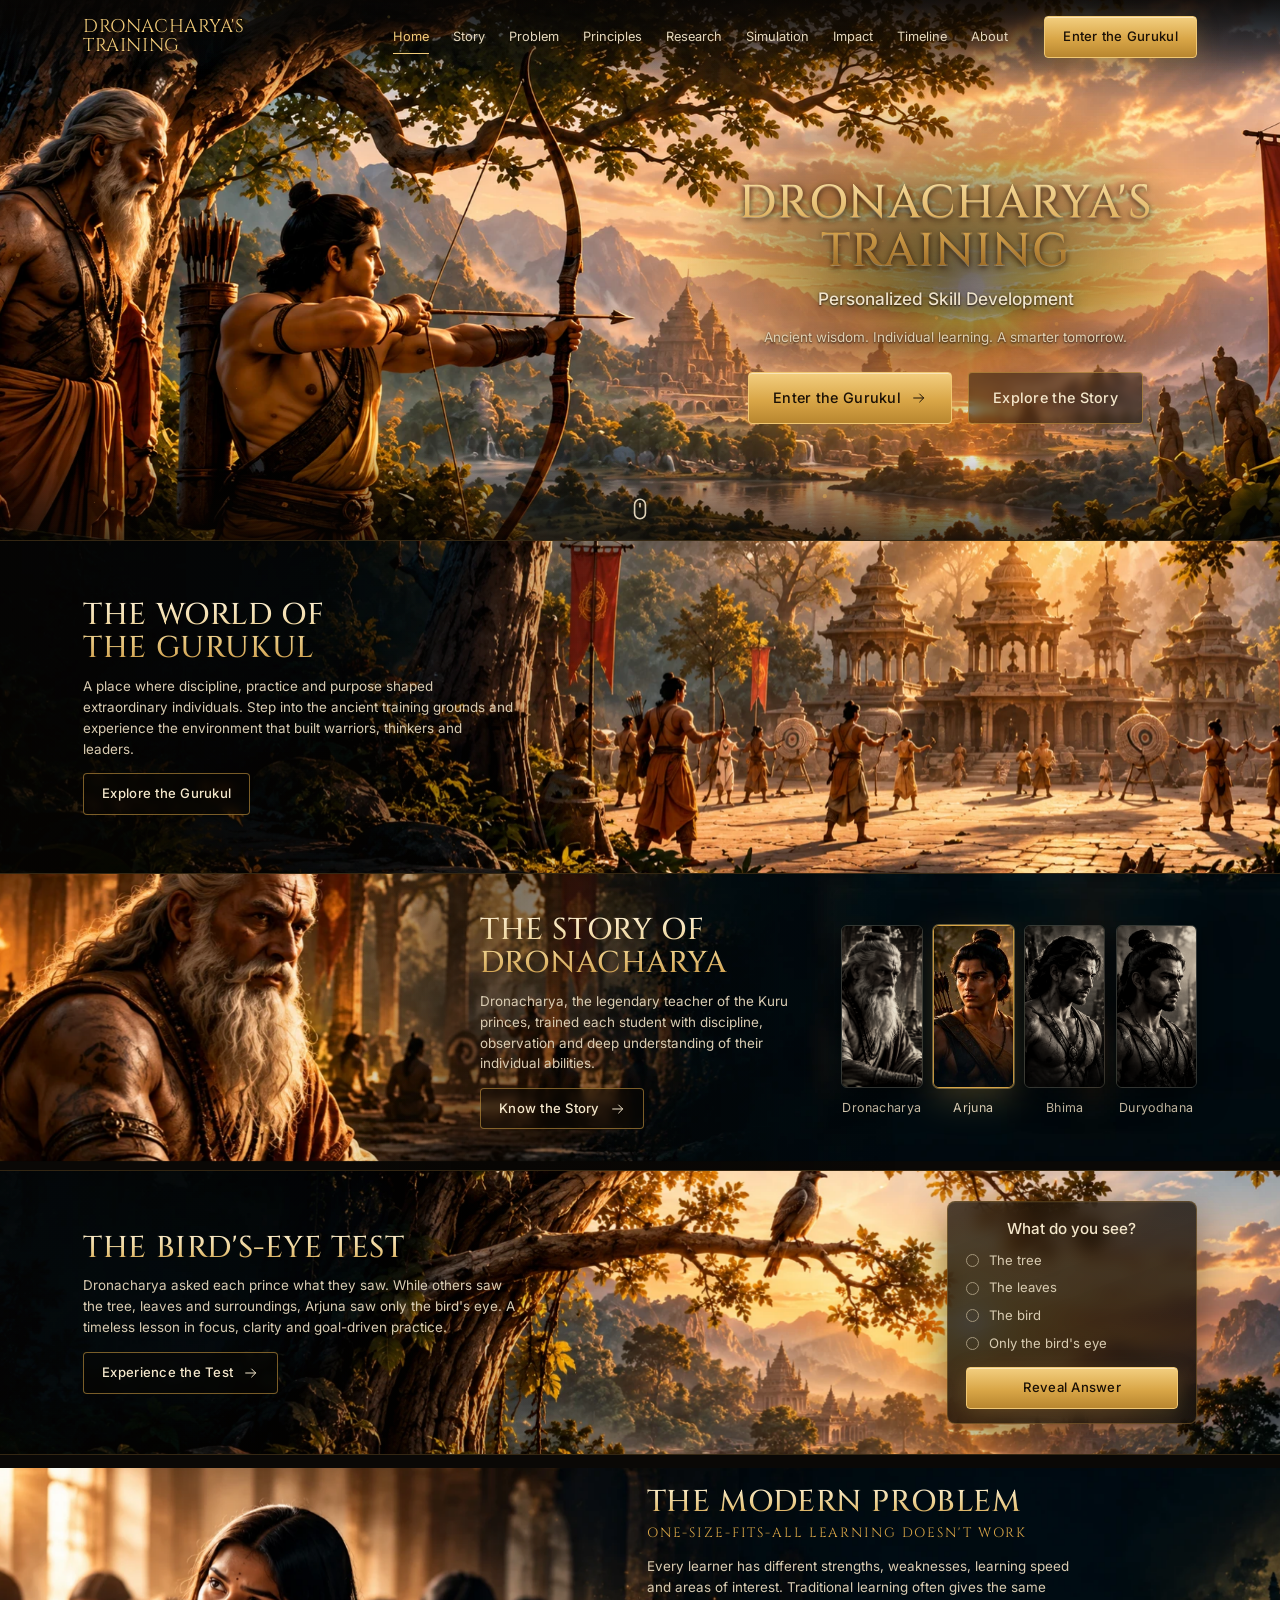
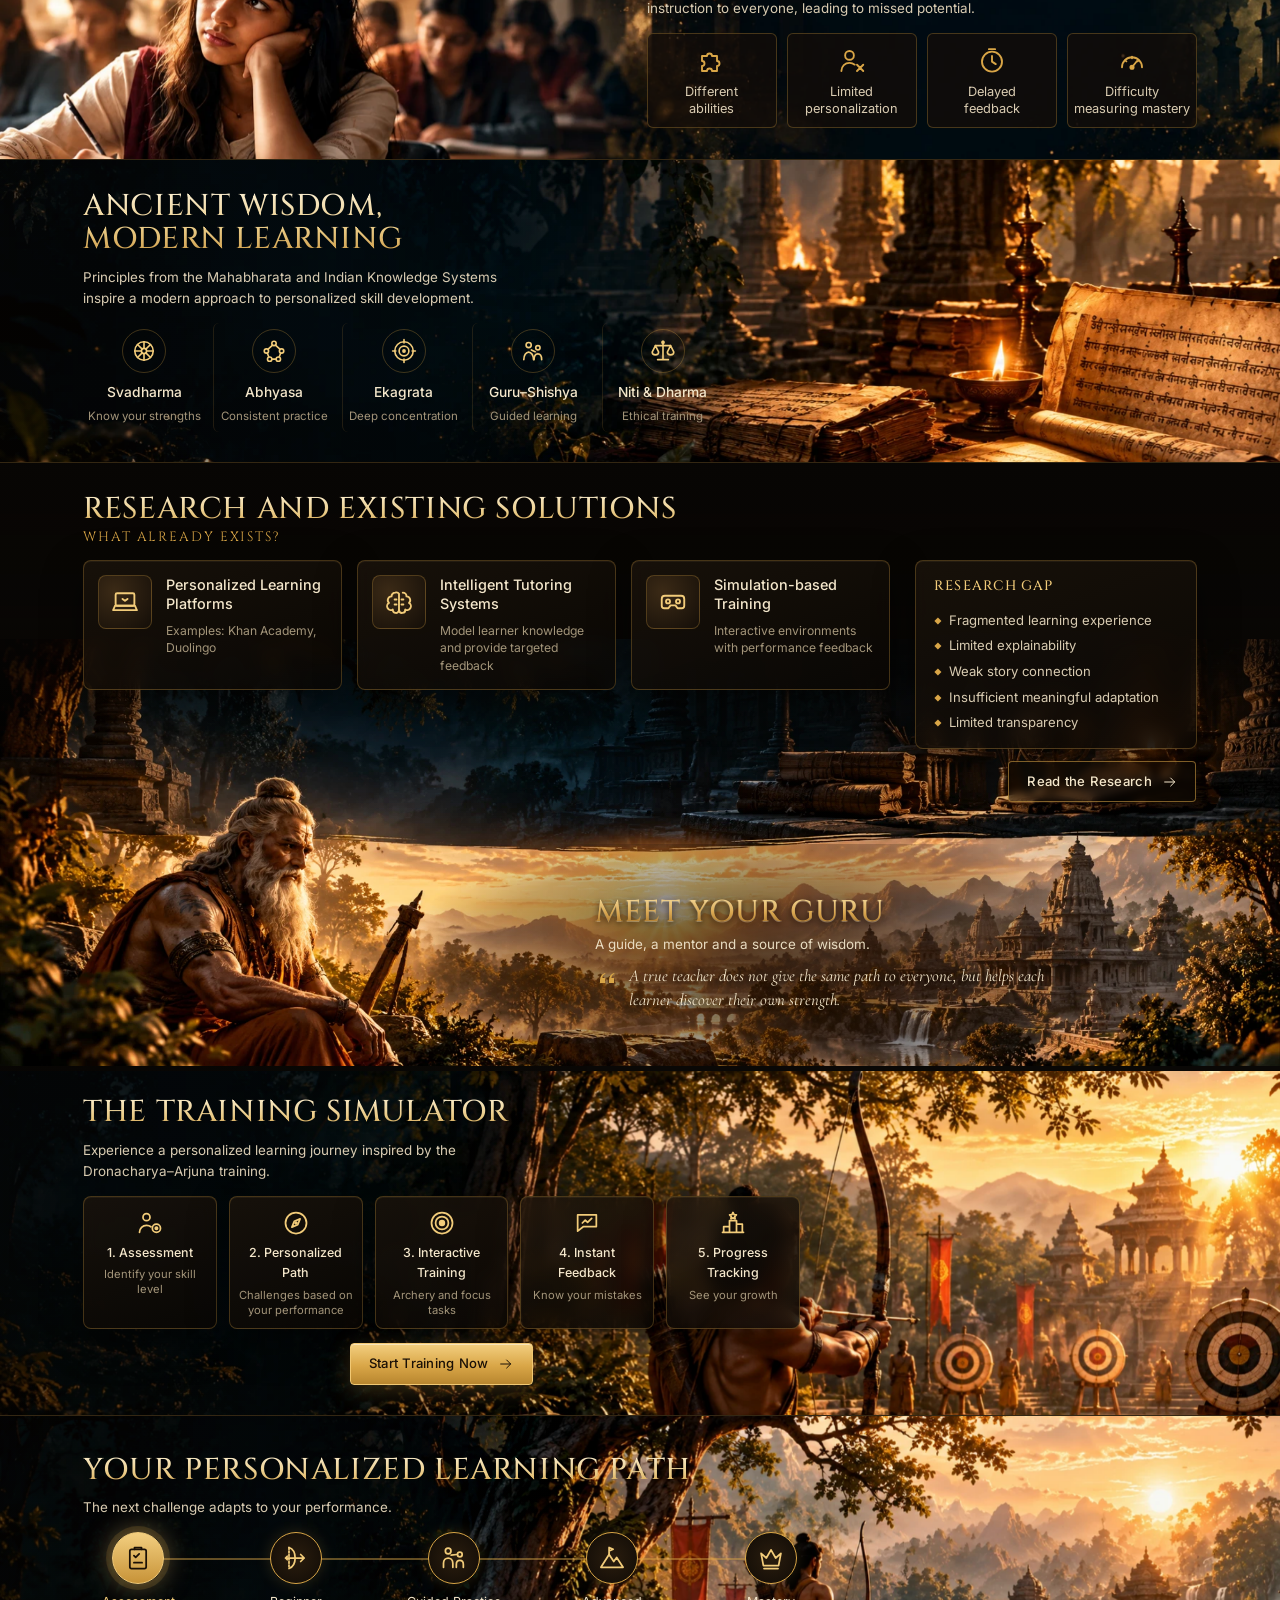
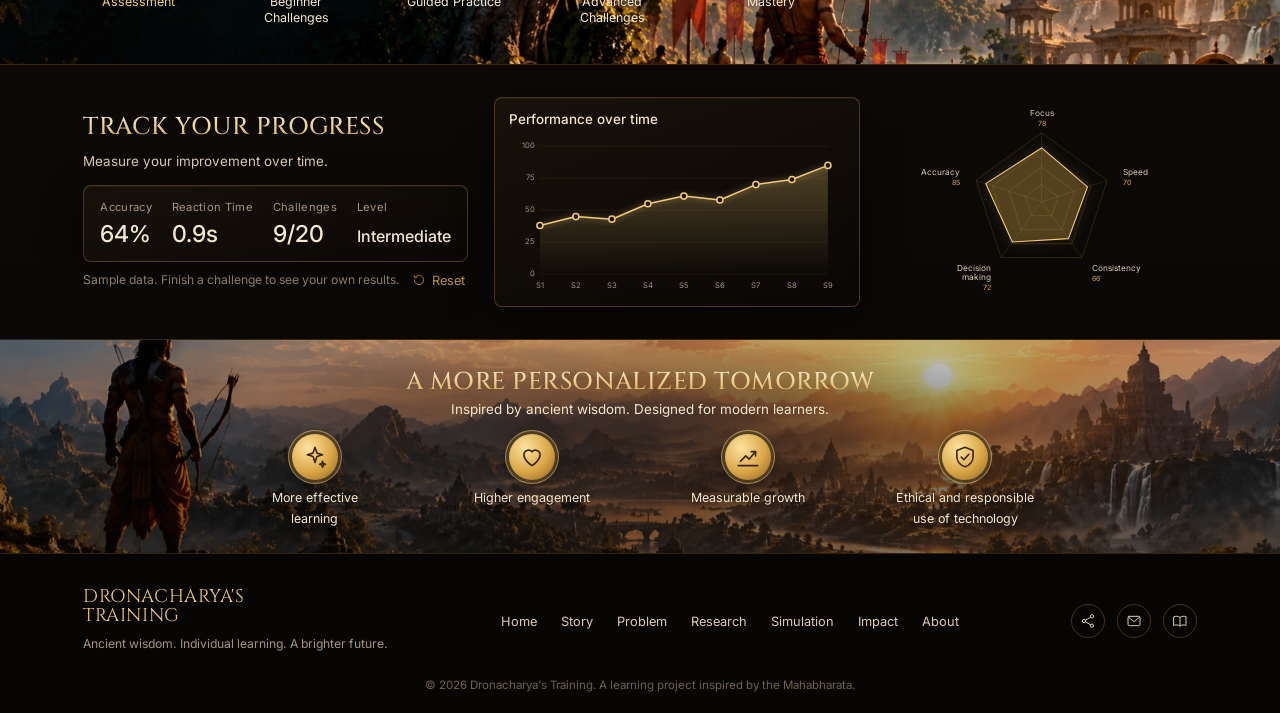
==== commit 69c36da0: "Skill assessment starts with the Parva questions and stops on a mistake Every Skill Assessment entry" ====
--- a/index.html
+++ b/index.html
@@ -220,7 +220,7 @@
             <button class="sim-step glass" data-modal="step-feedback" data-reveal style="--d:.26s"><svg><use href="#i-feedback"/></svg><strong>4. Instant Feedback</strong><small>Know your mistakes</small></button>
             <button class="sim-step glass" data-modal="step-track" data-reveal style="--d:.33s"><svg><use href="#i-podium"/></svg><strong>5. Progress Tracking</strong><small>See your growth</small></button>
           </div>
-          <div class="center" data-reveal style="--d:.35s"><button class="btn btn-gold btn-sm" data-arena="assessment">Start Training Now <svg class="ic"><use href="#i-arrow"/></svg></button></div>
+          <div class="center" data-reveal style="--d:.35s"><button class="btn btn-gold btn-sm" data-arena="intro">Start Training Now <svg class="ic"><use href="#i-arrow"/></svg></button></div>
         </div>
       </div>
     </section>
